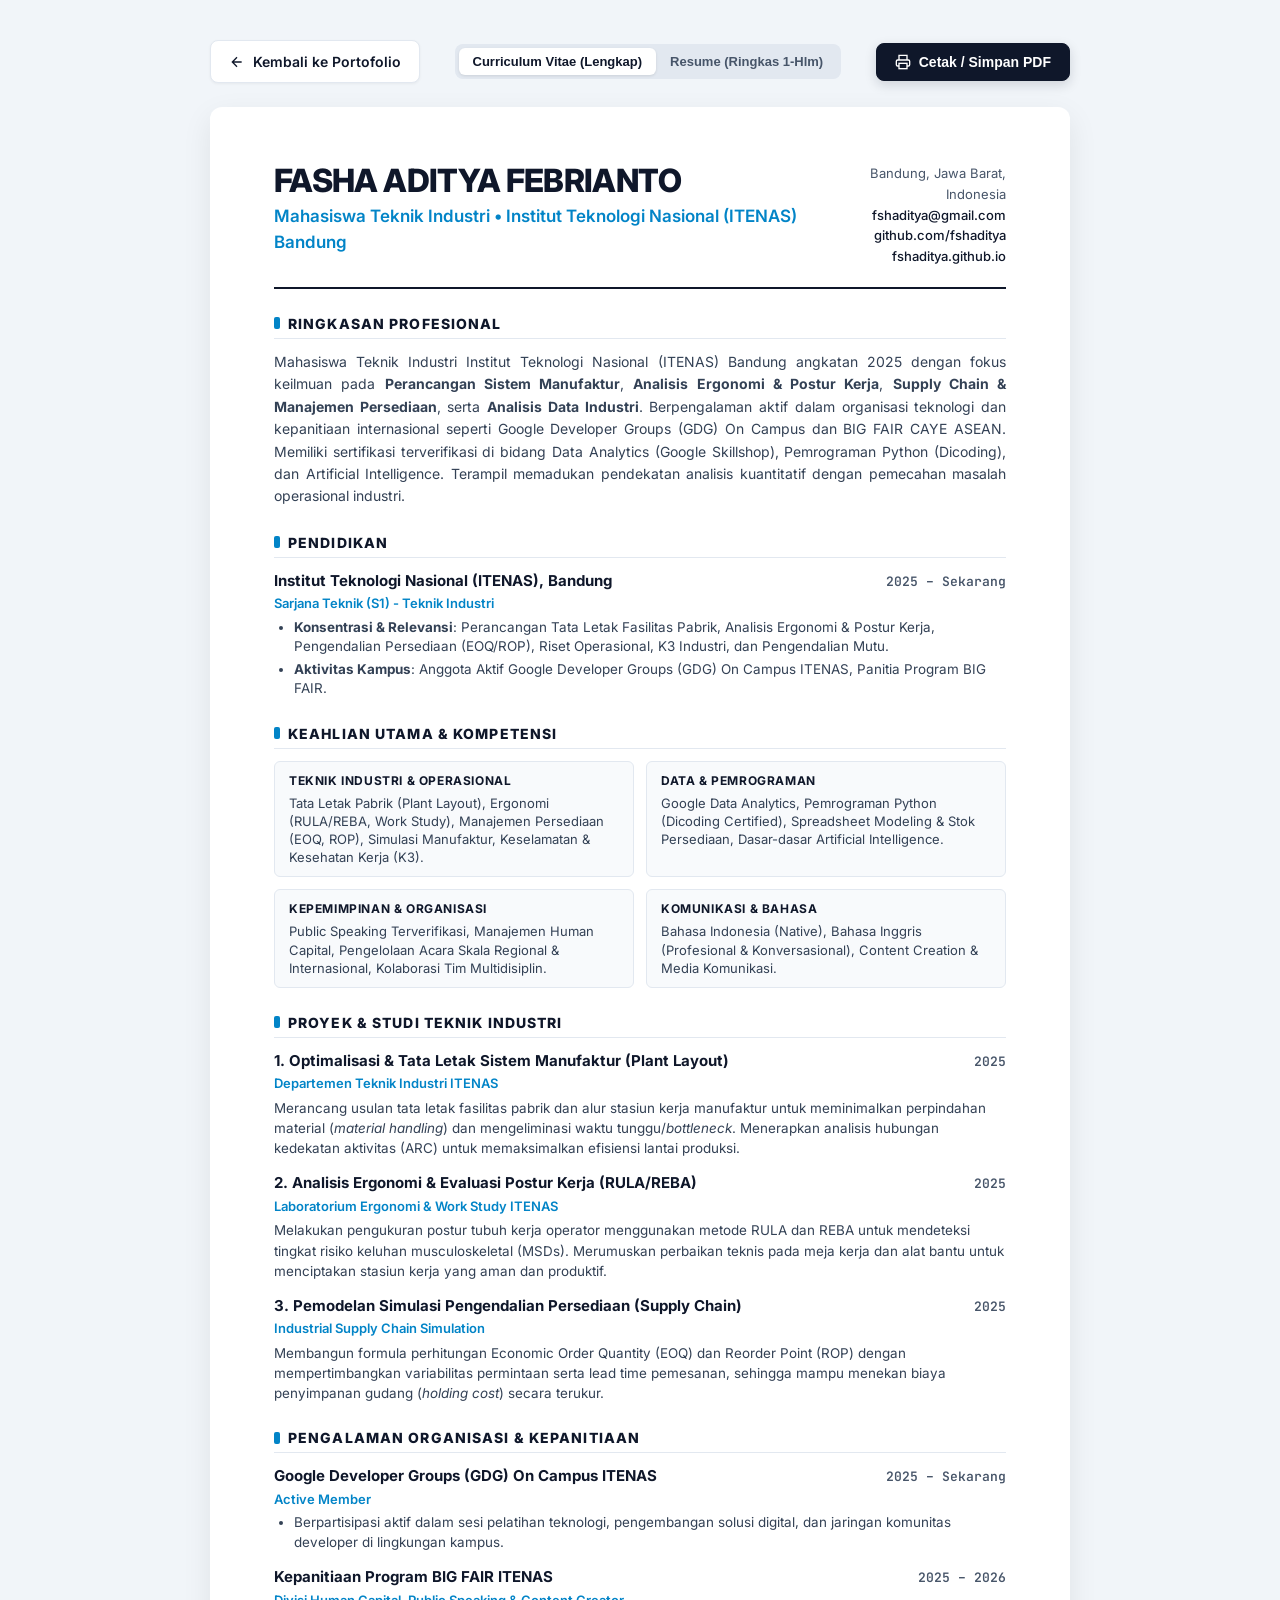
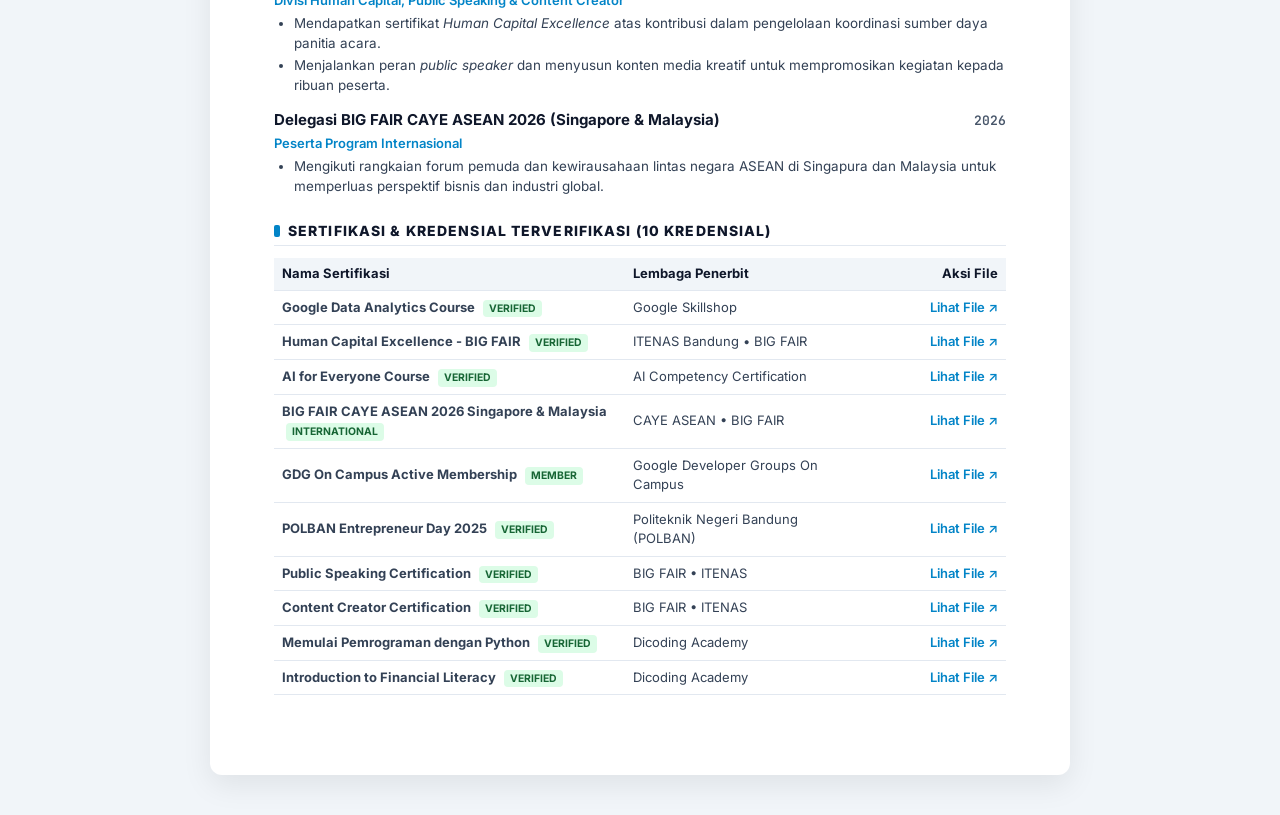
==== cv.html @ 420d70a0 "feat: tambahkan dokumen resmi CV, Resume, dan halaman printable cv.html" ====
<!DOCTYPE html>
<html lang="id">
<head>
  <meta charset="UTF-8" />
  <meta name="viewport" content="width=device-width, initial-scale=1.0" />
  <title>Curriculum Vitae & Resume - Fasha Aditya Febrianto</title>
  <meta name="description" content="Dokumen Resmi Curriculum Vitae dan Resume Fasha Aditya Febrianto - Teknik Industri ITENAS Bandung." />
  
  <link rel="preconnect" href="https://fonts.googleapis.com">
  <link rel="preconnect" href="https://fonts.gstatic.com" crossorigin>
  <link href="https://fonts.googleapis.com/css2?family=Inter:wght@400;500;600;700;800&family=JetBrains+Mono:wght@400;600&display=swap" rel="stylesheet">

  <style>
    :root {
      --primary: #0f172a;
      --secondary: #334155;
      --accent: #0284c7;
      --accent-warm: #b45309;
      --text-dark: #0f172a;
      --text-muted: #475569;
      --bg-page: #f1f5f9;
      --bg-paper: #ffffff;
      --border-color: #e2e8f0;
      --font-sans: 'Inter', system-ui, -apple-system, sans-serif;
      --font-mono: 'JetBrains Mono', monospace;
    }

    * {
      box-sizing: border-box;
      margin: 0;
      padding: 0;
    }

    body {
      font-family: var(--font-sans);
      background-color: var(--bg-page);
      color: var(--text-dark);
      line-height: 1.5;
      padding: 40px 16px;
      -webkit-font-smoothing: antialiased;
    }

    /* Floating Navigation / Control Bar */
    .top-controls {
      max-width: 860px;
      margin: 0 auto 24px;
      display: flex;
      justify-content: space-between;
      align-items: center;
      flex-wrap: wrap;
      gap: 12px;
    }

    .btn {
      display: inline-flex;
      align-items: center;
      gap: 8px;
      padding: 10px 18px;
      font-size: 0.875rem;
      font-weight: 600;
      border-radius: 8px;
      cursor: pointer;
      text-decoration: none;
      transition: all 0.2s ease;
      border: 1px solid var(--border-color);
      background: var(--bg-paper);
      color: var(--primary);
      box-shadow: 0 1px 3px rgba(0,0,0,0.05);
    }

    .btn:hover {
      background: #f8fafc;
      border-color: #cbd5e1;
      transform: translateY(-1px);
    }

    .btn-primary {
      background: var(--primary);
      color: #ffffff;
      border-color: var(--primary);
      box-shadow: 0 4px 12px rgba(15, 23, 42, 0.15);
    }

    .btn-primary:hover {
      background: #1e293b;
      color: #ffffff;
    }

    .doc-toggle {
      display: flex;
      background: #e2e8f0;
      padding: 4px;
      border-radius: 8px;
    }

    .doc-toggle button {
      border: none;
      background: transparent;
      padding: 6px 14px;
      font-size: 0.8125rem;
      font-weight: 600;
      border-radius: 6px;
      cursor: pointer;
      color: var(--text-muted);
      transition: all 0.2s;
    }

    .doc-toggle button.active {
      background: var(--bg-paper);
      color: var(--primary);
      box-shadow: 0 1px 3px rgba(0,0,0,0.1);
    }

    /* Paper Container (A4 Proportions) */
    .paper-sheet {
      max-width: 860px;
      margin: 0 auto;
      background: var(--bg-paper);
      padding: 56px 64px;
      border-radius: 12px;
      box-shadow: 0 10px 30px rgba(0, 0, 0, 0.08);
      position: relative;
    }

    /* Header Profile */
    .header {
      border-bottom: 2px solid var(--primary);
      padding-bottom: 20px;
      margin-bottom: 24px;
      display: flex;
      justify-content: space-between;
      align-items: flex-start;
      gap: 20px;
    }

    .name-title h1 {
      font-size: 2rem;
      font-weight: 800;
      letter-spacing: -0.02em;
      color: var(--primary);
      text-transform: uppercase;
      line-height: 1.1;
    }

    .name-title .subtitle {
      font-size: 1.0625rem;
      font-weight: 600;
      color: var(--accent);
      margin-top: 6px;
    }

    .contact-info {
      text-align: right;
      font-size: 0.8125rem;
      color: var(--text-muted);
      line-height: 1.6;
    }

    .contact-info a {
      color: var(--primary);
      text-decoration: none;
      font-weight: 500;
    }

    .contact-info a:hover {
      text-decoration: underline;
    }

    /* Sections */
    .section {
      margin-bottom: 24px;
    }

    .section-heading {
      font-size: 0.875rem;
      font-weight: 800;
      letter-spacing: 0.08em;
      text-transform: uppercase;
      color: var(--primary);
      border-bottom: 1.5px solid var(--border-color);
      padding-bottom: 4px;
      margin-bottom: 12px;
      display: flex;
      align-items: center;
      gap: 8px;
    }

    .section-heading::before {
      content: '';
      display: inline-block;
      width: 6px;
      height: 12px;
      background: var(--accent);
      border-radius: 2px;
    }

    /* Content Typography */
    .summary-text {
      font-size: 0.875rem;
      color: var(--secondary);
      line-height: 1.6;
      text-align: justify;
    }

    /* Entry Item */
    .entry-item {
      margin-bottom: 14px;
    }

    .entry-item:last-child {
      margin-bottom: 0;
    }

    .entry-header {
      display: flex;
      justify-content: space-between;
      align-items: baseline;
      margin-bottom: 2px;
    }

    .entry-title {
      font-size: 0.9375rem;
      font-weight: 700;
      color: var(--primary);
    }

    .entry-date {
      font-size: 0.8125rem;
      font-family: var(--font-mono);
      color: var(--text-muted);
      font-weight: 600;
    }

    .entry-subtitle {
      font-size: 0.8125rem;
      font-weight: 600;
      color: var(--accent);
      margin-bottom: 4px;
    }

    .entry-desc {
      font-size: 0.84rem;
      color: var(--secondary);
      line-height: 1.5;
    }

    .entry-list {
      list-style-type: disc;
      padding-left: 20px;
      margin-top: 4px;
    }

    .entry-list li {
      font-size: 0.84rem;
      color: var(--secondary);
      margin-bottom: 3px;
      line-height: 1.45;
    }

    /* Two Columns Grid for Skills */
    .skills-grid {
      display: grid;
      grid-template-columns: repeat(2, 1fr);
      gap: 12px;
    }

    .skill-category {
      background: #f8fafc;
      padding: 10px 14px;
      border-radius: 6px;
      border: 1px solid var(--border-color);
    }

    .skill-cat-title {
      font-size: 0.75rem;
      font-weight: 700;
      text-transform: uppercase;
      letter-spacing: 0.05em;
      color: var(--primary);
      margin-bottom: 4px;
    }

    .skill-cat-content {
      font-size: 0.8125rem;
      color: var(--secondary);
      line-height: 1.4;
    }

    /* Certifications Grid */
    .certs-table {
      width: 100%;
      border-collapse: collapse;
      font-size: 0.8125rem;
    }

    .certs-table th {
      text-align: left;
      padding: 6px 8px;
      background: #f1f5f9;
      color: var(--primary);
      font-weight: 700;
      border-bottom: 1.5px solid var(--border-color);
    }

    .certs-table td {
      padding: 7px 8px;
      border-bottom: 1px solid var(--border-color);
      color: var(--secondary);
    }

    .certs-table tr:hover td {
      background: #f8fafc;
    }

    .cert-link-btn {
      color: var(--accent);
      text-decoration: none;
      font-weight: 600;
    }

    .cert-link-btn:hover {
      text-decoration: underline;
    }

    .badge-tag {
      display: inline-block;
      font-size: 0.65rem;
      font-weight: 700;
      background: #dcfce7;
      color: #166534;
      padding: 1px 6px;
      border-radius: 4px;
      margin-left: 4px;
    }

    /* PRINT SPECIFIC STYLES FOR CLEAN PDF GENERATION */
    @media print {
      body {
        background: #ffffff !important;
        padding: 0 !important;
      }

      .no-print {
        display: none !important;
      }

      .paper-sheet {
        box-shadow: none !important;
        padding: 0 !important;
        max-width: 100% !important;
        border-radius: 0 !important;
      }

      a {
        text-decoration: none !important;
        color: inherit !important;
      }

      .section {
        page-break-inside: avoid;
        margin-bottom: 18px !important;
      }

      .skill-category {
        border-color: #cbd5e1 !important;
        background: #fafafa !important;
      }
    }

    @media (max-width: 680px) {
      .paper-sheet {
        padding: 32px 24px;
      }

      .header {
        flex-direction: column;
        align-items: flex-start;
      }

      .contact-info {
        text-align: left;
      }

      .skills-grid {
        grid-template-columns: 1fr;
      }
    }
  </style>
</head>
<body>

  <!-- Top Controls & Actions (Not Printed) -->
  <div class="top-controls no-print">
    <a href="index.html" class="btn">
      <svg width="16" height="16" viewBox="0 0 24 24" fill="none" stroke="currentColor" stroke-width="2"><path d="M19 12H5M12 19l-7-7 7-7"/></svg>
      Kembali ke Portofolio
    </a>

    <div class="doc-toggle">
      <button id="btnCv" class="active" onclick="switchMode('cv')">Curriculum Vitae (Lengkap)</button>
      <button id="btnResume" onclick="switchMode('resume')">Resume (Ringkas 1-Hlm)</button>
    </div>

    <button onclick="window.print()" class="btn btn-primary">
      <svg width="16" height="16" viewBox="0 0 24 24" fill="none" stroke="currentColor" stroke-width="2"><polyline points="6 9 6 2 18 2 18 9"></polyline><path d="M6 18H4a2 2 0 0 1-2-2v-5a2 2 0 0 1 2-2h16a2 2 0 0 1 2 2v5a2 2 0 0 1-2 2h-2"></path><rect x="6" y="14" width="12" height="8"></rect></svg>
      Cetak / Simpan PDF
    </button>
  </div>

  <!-- A4 Printable Paper -->
  <main class="paper-sheet" id="printableDoc">
    
    <!-- Header -->
    <header class="header">
      <div class="name-title">
        <h1 id="docHeadingName">FASHA ADITYA FEBRIANTO</h1>
        <div class="subtitle">Mahasiswa Teknik Industri • Institut Teknologi Nasional (ITENAS) Bandung</div>
      </div>
      <div class="contact-info">
        <div>Bandung, Jawa Barat, Indonesia</div>
        <div><a href="mailto:fshaditya@gmail.com">fshaditya@gmail.com</a></div>
        <div><a href="https://github.com/fshaditya/fashaaditya" target="_blank">github.com/fshaditya</a></div>
        <div><a href="https://fshaditya.github.io/fashaaditya/" target="_blank">fshaditya.github.io</a></div>
      </div>
    </header>

    <!-- Professional Summary -->
    <section class="section">
      <h2 class="section-heading">Ringkasan Profesional</h2>
      <p class="summary-text" id="docSummary">
        Mahasiswa Teknik Industri Institut Teknologi Nasional (ITENAS) Bandung angkatan 2025 dengan fokus keilmuan pada <strong>Perancangan Sistem Manufaktur</strong>, <strong>Analisis Ergonomi & Postur Kerja</strong>, <strong>Supply Chain & Manajemen Persediaan</strong>, serta <strong>Analisis Data Industri</strong>. Berpengalaman aktif dalam organisasi teknologi dan kepanitiaan internasional seperti Google Developer Groups (GDG) On Campus dan BIG FAIR CAYE ASEAN. Memiliki sertifikasi terverifikasi di bidang Data Analytics (Google Skillshop), Pemrograman Python (Dicoding), dan Artificial Intelligence. Terampil memadukan pendekatan analisis kuantitatif dengan pemecahan masalah operasional industri.
      </p>
    </section>

    <!-- Education -->
    <section class="section">
      <h2 class="section-heading">Pendidikan</h2>
      <div class="entry-item">
        <div class="entry-header">
          <span class="entry-title">Institut Teknologi Nasional (ITENAS), Bandung</span>
          <span class="entry-date">2025 – Sekarang</span>
        </div>
        <div class="entry-subtitle">Sarjana Teknik (S1) - Teknik Industri</div>
        <ul class="entry-list">
          <li><strong>Konsentrasi & Relevansi</strong>: Perancangan Tata Letak Fasilitas Pabrik, Analisis Ergonomi & Postur Kerja, Pengendalian Persediaan (EOQ/ROP), Riset Operasional, K3 Industri, dan Pengendalian Mutu.</li>
          <li><strong>Aktivitas Kampus</strong>: Anggota Aktif Google Developer Groups (GDG) On Campus ITENAS, Panitia Program BIG FAIR.</li>
        </ul>
      </div>
    </section>

    <!-- Core Skills -->
    <section class="section">
      <h2 class="section-heading">Keahlian Utama & Kompetensi</h2>
      <div class="skills-grid">
        <div class="skill-category">
          <div class="skill-cat-title">Teknik Industri & Operasional</div>
          <div class="skill-cat-content">Tata Letak Pabrik (Plant Layout), Ergonomi (RULA/REBA, Work Study), Manajemen Persediaan (EOQ, ROP), Simulasi Manufaktur, Keselamatan & Kesehatan Kerja (K3).</div>
        </div>
        <div class="skill-category">
          <div class="skill-cat-title">Data & Pemrograman</div>
          <div class="skill-cat-content">Google Data Analytics, Pemrograman Python (Dicoding Certified), Spreadsheet Modeling & Stok Persediaan, Dasar-dasar Artificial Intelligence.</div>
        </div>
        <div class="skill-category">
          <div class="skill-cat-title">Kepemimpinan & Organisasi</div>
          <div class="skill-cat-content">Public Speaking Terverifikasi, Manajemen Human Capital, Pengelolaan Acara Skala Regional & Internasional, Kolaborasi Tim Multidisiplin.</div>
        </div>
        <div class="skill-category">
          <div class="skill-cat-title">Komunikasi & Bahasa</div>
          <div class="skill-cat-content">Bahasa Indonesia (Native), Bahasa Inggris (Profesional & Konversasional), Content Creation & Media Komunikasi.</div>
        </div>
      </div>
    </section>

    <!-- Key Projects -->
    <section class="section">
      <h2 class="section-heading">Proyek & Studi Teknik Industri</h2>
      
      <div class="entry-item">
        <div class="entry-header">
          <span class="entry-title">1. Optimalisasi & Tata Letak Sistem Manufaktur (Plant Layout)</span>
          <span class="entry-date">2025</span>
        </div>
        <div class="entry-subtitle">Departemen Teknik Industri ITENAS</div>
        <p class="entry-desc">
          Merancang usulan tata letak fasilitas pabrik dan alur stasiun kerja manufaktur untuk meminimalkan perpindahan material (<em>material handling</em>) dan mengeliminasi waktu tunggu/<em>bottleneck</em>. Menerapkan analisis hubungan kedekatan aktivitas (ARC) untuk memaksimalkan efisiensi lantai produksi.
        </p>
      </div>

      <div class="entry-item">
        <div class="entry-header">
          <span class="entry-title">2. Analisis Ergonomi & Evaluasi Postur Kerja (RULA/REBA)</span>
          <span class="entry-date">2025</span>
        </div>
        <div class="entry-subtitle">Laboratorium Ergonomi & Work Study ITENAS</div>
        <p class="entry-desc">
          Melakukan pengukuran postur tubuh kerja operator menggunakan metode RULA dan REBA untuk mendeteksi tingkat risiko keluhan musculoskeletal (MSDs). Merumuskan perbaikan teknis pada meja kerja dan alat bantu untuk menciptakan stasiun kerja yang aman dan produktif.
        </p>
      </div>

      <div class="entry-item">
        <div class="entry-header">
          <span class="entry-title">3. Pemodelan Simulasi Pengendalian Persediaan (Supply Chain)</span>
          <span class="entry-date">2025</span>
        </div>
        <div class="entry-subtitle">Industrial Supply Chain Simulation</div>
        <p class="entry-desc">
          Membangun formula perhitungan Economic Order Quantity (EOQ) dan Reorder Point (ROP) dengan mempertimbangkan variabilitas permintaan serta lead time pemesanan, sehingga mampu menekan biaya penyimpanan gudang (<em>holding cost</em>) secara terukur.
        </p>
      </div>
    </section>

    <!-- Organizational Experience -->
    <section class="section">
      <h2 class="section-heading">Pengalaman Organisasi & Kepanitiaan</h2>
      
      <div class="entry-item">
        <div class="entry-header">
          <span class="entry-title">Google Developer Groups (GDG) On Campus ITENAS</span>
          <span class="entry-date">2025 – Sekarang</span>
        </div>
        <div class="entry-subtitle">Active Member</div>
        <ul class="entry-list">
          <li>Berpartisipasi aktif dalam sesi pelatihan teknologi, pengembangan solusi digital, dan jaringan komunitas developer di lingkungan kampus.</li>
        </ul>
      </div>

      <div class="entry-item">
        <div class="entry-header">
          <span class="entry-title">Kepanitiaan Program BIG FAIR ITENAS</span>
          <span class="entry-date">2025 – 2026</span>
        </div>
        <div class="entry-subtitle">Divisi Human Capital, Public Speaking & Content Creator</div>
        <ul class="entry-list">
          <li>Mendapatkan sertifikat <em>Human Capital Excellence</em> atas kontribusi dalam pengelolaan koordinasi sumber daya panitia acara.</li>
          <li>Menjalankan peran <em>public speaker</em> dan menyusun konten media kreatif untuk mempromosikan kegiatan kepada ribuan peserta.</li>
        </ul>
      </div>

      <div class="entry-item" id="cayeOrgItem">
        <div class="entry-header">
          <span class="entry-title">Delegasi BIG FAIR CAYE ASEAN 2026 (Singapore & Malaysia)</span>
          <span class="entry-date">2026</span>
        </div>
        <div class="entry-subtitle">Peserta Program Internasional</div>
        <ul class="entry-list">
          <li>Mengikuti rangkaian forum pemuda dan kewirausahaan lintas negara ASEAN di Singapura dan Malaysia untuk memperluas perspektif bisnis dan industri global.</li>
        </ul>
      </div>
    </section>

    <!-- Verified Certifications (Table) -->
    <section class="section" id="certSection">
      <h2 class="section-heading">Sertifikasi & Kredensial Terverifikasi (10 Kredensial)</h2>
      
      <table class="certs-table">
        <thead>
          <tr>
            <th style="width: 48%;">Nama Sertifikasi</th>
            <th style="width: 32%;">Lembaga Penerbit</th>
            <th style="width: 20%; text-align: right;">Aksi File</th>
          </tr>
        </thead>
        <tbody>
          <tr>
            <td><strong>Google Data Analytics Course</strong> <span class="badge-tag">VERIFIED</span></td>
            <td>Google Skillshop</td>
            <td style="text-align: right;"><a class="cert-link-btn" href="https://drive.google.com/file/d/1hQkM6yd78QQE0KeuipHmFMIUmXJR2X3k/view?usp=drive_link" target="_blank">Lihat File ↗</a></td>
          </tr>
          <tr>
            <td><strong>Human Capital Excellence - BIG FAIR</strong> <span class="badge-tag">VERIFIED</span></td>
            <td>ITENAS Bandung • BIG FAIR</td>
            <td style="text-align: right;"><a class="cert-link-btn" href="https://drive.google.com/file/d/1AwF6GE4XygJX2gHLUqdujcu7x0l6jWMY/view?usp=drive_link" target="_blank">Lihat File ↗</a></td>
          </tr>
          <tr>
            <td><strong>AI for Everyone Course</strong> <span class="badge-tag">VERIFIED</span></td>
            <td>AI Competency Certification</td>
            <td style="text-align: right;"><a class="cert-link-btn" href="https://drive.google.com/file/d/1s2Tji65xz3at8DX0PGcjhQk3aYx36Mc8/view?usp=drive_link" target="_blank">Lihat File ↗</a></td>
          </tr>
          <tr>
            <td><strong>BIG FAIR CAYE ASEAN 2026 Singapore & Malaysia</strong> <span class="badge-tag">INTERNATIONAL</span></td>
            <td>CAYE ASEAN • BIG FAIR</td>
            <td style="text-align: right;"><a class="cert-link-btn" href="https://drive.google.com/file/d/1sfZnvro_J5rs-0GWlVSwCT5T4LZNnzXe/view?usp=drive_link" target="_blank">Lihat File ↗</a></td>
          </tr>
          <tr>
            <td><strong>GDG On Campus Active Membership</strong> <span class="badge-tag">MEMBER</span></td>
            <td>Google Developer Groups On Campus</td>
            <td style="text-align: right;"><a class="cert-link-btn" href="https://drive.google.com/file/d/1VuibRHMvgbay4p79zuobTNQtntBlTZsj/view?usp=drive_link" target="_blank">Lihat File ↗</a></td>
          </tr>
          <tr>
            <td><strong>POLBAN Entrepreneur Day 2025</strong> <span class="badge-tag">VERIFIED</span></td>
            <td>Politeknik Negeri Bandung (POLBAN)</td>
            <td style="text-align: right;"><a class="cert-link-btn" href="https://drive.google.com/file/d/1uwv7QlUxdbpQmKJaEPy2AFpfuhZ5uFAg/view?usp=drive_link" target="_blank">Lihat File ↗</a></td>
          </tr>
          <tr>
            <td><strong>Public Speaking Certification</strong> <span class="badge-tag">VERIFIED</span></td>
            <td>BIG FAIR • ITENAS</td>
            <td style="text-align: right;"><a class="cert-link-btn" href="https://drive.google.com/file/d/1_fgOT5GQrYrwQToHMEYpVJ7Act9jIZHg/view?usp=drive_link" target="_blank">Lihat File ↗</a></td>
          </tr>
          <tr>
            <td><strong>Content Creator Certification</strong> <span class="badge-tag">VERIFIED</span></td>
            <td>BIG FAIR • ITENAS</td>
            <td style="text-align: right;"><a class="cert-link-btn" href="https://drive.google.com/file/d/1F8uiuYwzgSvdBD-YmHnsC8Jrgkd05D9z/view?usp=drive_link" target="_blank">Lihat File ↗</a></td>
          </tr>
          <tr>
            <td><strong>Memulai Pemrograman dengan Python</strong> <span class="badge-tag">VERIFIED</span></td>
            <td>Dicoding Academy</td>
            <td style="text-align: right;"><a class="cert-link-btn" href="https://drive.google.com/file/d/1ii_CBkfaI_j6_Nj5TuOEjvV1DkopGvrE/view?usp=drive_link" target="_blank">Lihat File ↗</a></td>
          </tr>
          <tr>
            <td><strong>Introduction to Financial Literacy</strong> <span class="badge-tag">VERIFIED</span></td>
            <td>Dicoding Academy</td>
            <td style="text-align: right;"><a class="cert-link-btn" href="https://drive.google.com/file/d/1z7JdU5oowoytfx7_3F5VvTEYV0njy71h/view?usp=drive_link" target="_blank">Lihat File ↗</a></td>
          </tr>
        </tbody>
      </table>
    </section>

  </main>

  <script>
    function switchMode(mode) {
      const btnCv = document.getElementById('btnCv');
      const btnResume = document.getElementById('btnResume');
      const certSection = document.getElementById('certSection');
      const docSummary = document.getElementById('docSummary');
      const cayeOrgItem = document.getElementById('cayeOrgItem');

      if (mode === 'resume') {
        btnResume.classList.add('active');
        btnCv.classList.remove('active');
        document.title = "Resume - Fasha Aditya Febrianto";

        // Compact summary for Resume
        docSummary.innerHTML = "Mahasiswa Teknik Industri ITENAS Bandung angkatan 2025 dengan fokus pada optimalisasi sistem manufaktur, analisis ergonomi (RULA/REBA), supply chain (EOQ/ROP), dan analisis data industri. Memiliki sertifikasi Google Data Analytics, Python, serta aktif di Google Developer Groups (GDG) On Campus dan forum internasional CAYE ASEAN.";
      } else {
        btnCv.classList.add('active');
        btnResume.classList.remove('active');
        document.title = "Curriculum Vitae - Fasha Aditya Febrianto";

        // Comprehensive summary for CV
        docSummary.innerHTML = "Mahasiswa Teknik Industri Institut Teknologi Nasional (ITENAS) Bandung angkatan 2025 dengan fokus keilmuan pada <strong>Perancangan Sistem Manufaktur</strong>, <strong>Analisis Ergonomi & Postur Kerja</strong>, <strong>Supply Chain & Manajemen Persediaan</strong>, serta <strong>Analisis Data Industri</strong>. Berpengalaman aktif dalam organisasi teknologi dan kepanitiaan internasional seperti Google Developer Groups (GDG) On Campus dan BIG FAIR CAYE ASEAN. Memiliki sertifikasi terverifikasi di bidang Data Analytics (Google Skillshop), Pemrograman Python (Dicoding), dan Artificial Intelligence. Terampil memadukan pendekatan analisis kuantitatif dengan pemecahan masalah operasional industri.";
      }
    }
  </script>
</body>
</html>
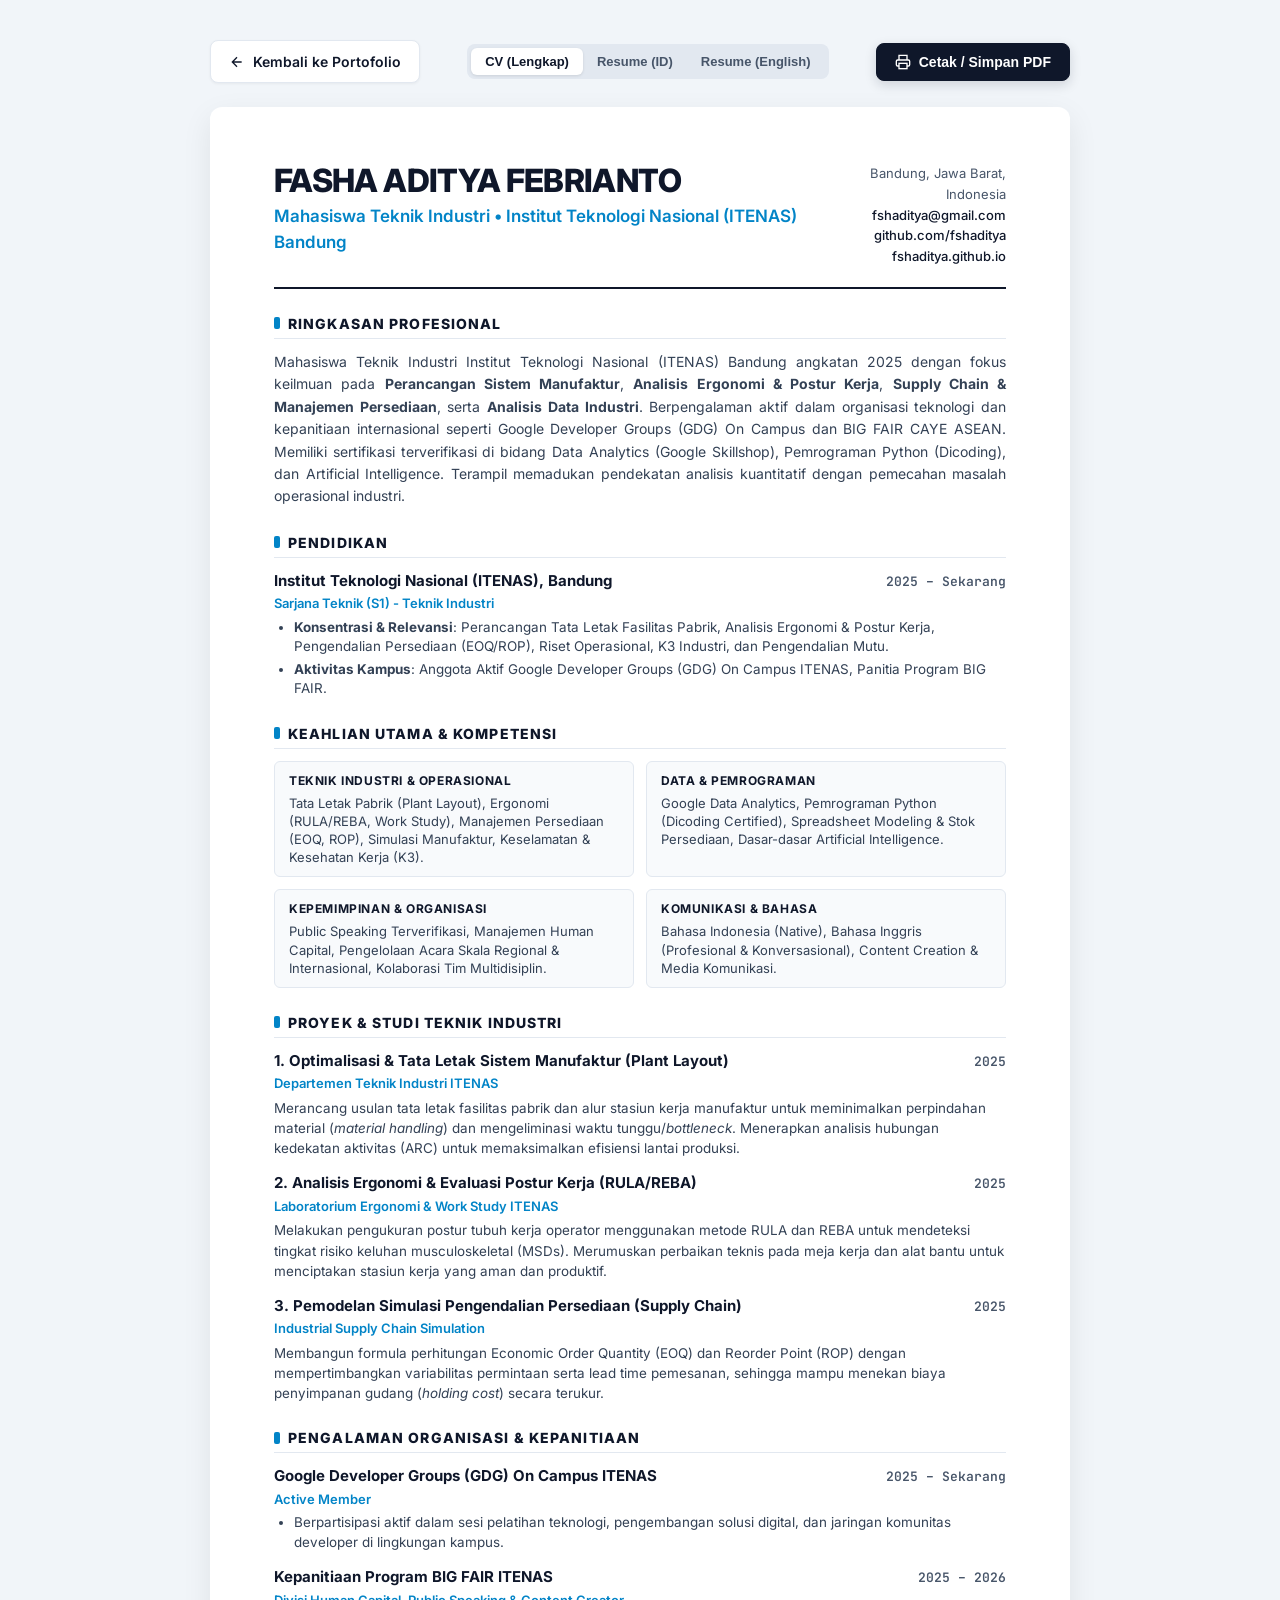
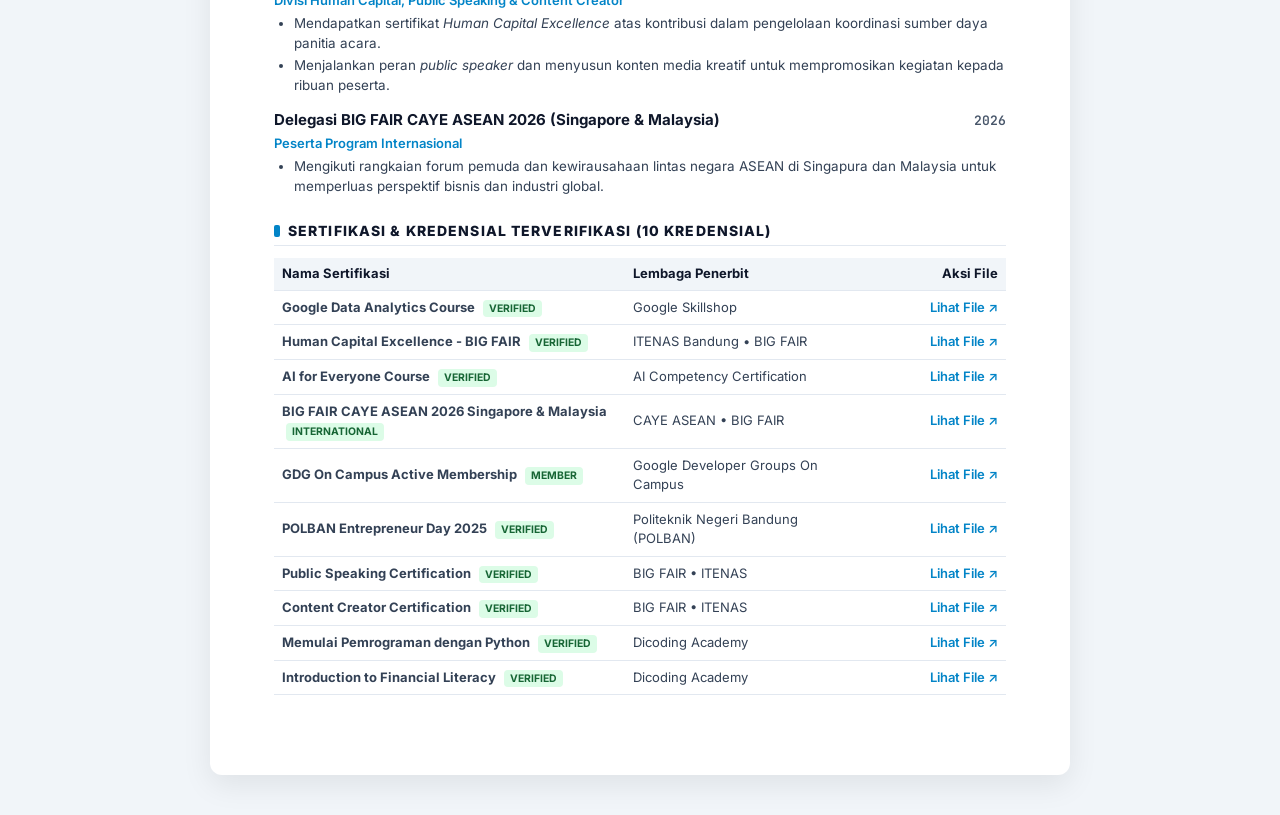
==== commit c8608adf: "feat: tambahkan resume dalam bahasa inggris (Resume_Fasha_Aditya_Febrianto_EN.md dan view di cv.html" ====
--- a/cv.html
+++ b/cv.html
@@ -397,8 +397,9 @@
     </a>
 
     <div class="doc-toggle">
-      <button id="btnCv" class="active" onclick="switchMode('cv')">Curriculum Vitae (Lengkap)</button>
-      <button id="btnResume" onclick="switchMode('resume')">Resume (Ringkas 1-Hlm)</button>
+      <button id="btnCv" class="active" onclick="switchMode('cv')">CV (Lengkap)</button>
+      <button id="btnResume" onclick="switchMode('resume')">Resume (ID)</button>
+      <button id="btnResumeEn" onclick="switchMode('resume-en')">Resume (English)</button>
     </div>
 
     <button onclick="window.print()" class="btn btn-primary">
@@ -409,6 +410,7 @@
 
   <!-- A4 Printable Paper -->
   <main class="paper-sheet" id="printableDoc">
+    <div id="viewId">
     
     <!-- Header -->
     <header class="header">
@@ -614,6 +616,194 @@
         </tbody>
       </table>
     </section>
+    </div> <!-- end of viewId -->
+
+    <!-- VIEW ENGLISH (RESUME EN) -->
+    <div id="viewEn" style="display: none;">
+      <!-- Header EN -->
+      <header class="header">
+        <div class="name-title">
+          <h1>FASHA ADITYA FEBRIANTO</h1>
+          <div class="subtitle">Industrial Engineering Undergraduate • National Institute of Technology (ITENAS) Bandung</div>
+        </div>
+        <div class="contact-info">
+          <div>Bandung, Indonesia</div>
+          <div><a href="mailto:fshaditya@gmail.com">fshaditya@gmail.com</a></div>
+          <div><a href="https://github.com/fshaditya/fashaaditya" target="_blank">github.com/fshaditya</a></div>
+          <div><a href="https://fshaditya.github.io/fashaaditya/" target="_blank">fshaditya.github.io</a></div>
+        </div>
+      </header>
+
+      <!-- Professional Summary EN -->
+      <section class="section">
+        <h2 class="section-heading">Professional Summary</h2>
+        <p class="summary-text">
+          Industrial Engineering undergraduate at Institut Teknologi Nasional (ITENAS) Bandung (Class of 2025) with specialized interests in <strong>Manufacturing Systems Optimization</strong>, <strong>Ergonomic Workstation Assessment</strong>, <strong>Supply Chain &amp; Inventory Management</strong>, and <strong>Industrial Data Analytics</strong>. Certified in Google Data Analytics, Python programming, and Artificial Intelligence fundamentals. Actively engaged in Google Developer Groups (GDG) On Campus and regional international initiatives including CAYE ASEAN. Demonstrates a strong ability to combine quantitative analytical models with practical industrial solutions.
+        </p>
+      </section>
+
+      <!-- Education EN -->
+      <section class="section">
+        <h2 class="section-heading">Education</h2>
+        <div class="entry-item">
+          <div class="entry-header">
+            <span class="entry-title">Institut Teknologi Nasional (ITENAS), Bandung, Indonesia</span>
+            <span class="entry-date">2025 – Present</span>
+          </div>
+          <div class="entry-subtitle">Bachelor of Science (B.S.) in Industrial Engineering</div>
+          <ul class="entry-list">
+            <li><strong>Relevant Coursework</strong>: Facility Layout &amp; Plant Design, Ergonomics &amp; Biomechanical Posture Assessment (RULA/REBA), Operations Research, Inventory Control &amp; Supply Chain Management, Statistical Quality Control.</li>
+            <li><strong>Campus Involvements</strong>: Active Member at Google Developer Groups (GDG) On Campus ITENAS, Committee Member at BIG FAIR ITENAS.</li>
+          </ul>
+        </div>
+      </section>
+
+      <!-- Technical & Professional Skills EN -->
+      <section class="section">
+        <h2 class="section-heading">Technical &amp; Professional Skills</h2>
+        <div class="skills-grid">
+          <div class="skill-category">
+            <div class="skill-cat-title">Industrial Engineering</div>
+            <div class="skill-cat-content">Plant Layout Optimization (ARC), Ergonomic Risk Assessment (RULA/REBA), Motion &amp; Time Study, Inventory Modeling (EOQ, ROP, Safety Stock), Occupational Health &amp; Safety (K3), Quality Management.</div>
+          </div>
+          <div class="skill-category">
+            <div class="skill-cat-title">Data Analytics &amp; Tools</div>
+            <div class="skill-cat-content">Google Data Analytics, Python Programming (Dicoding Certified), Advanced Spreadsheet Modeling, AI Fundamentals.</div>
+          </div>
+          <div class="skill-category">
+            <div class="skill-cat-title">Interpersonal &amp; Management</div>
+            <div class="skill-cat-content">Public Speaking, Cross-functional Team Collaboration, Human Capital Coordination, Event Execution.</div>
+          </div>
+          <div class="skill-category">
+            <div class="skill-cat-title">Languages</div>
+            <div class="skill-cat-content">Indonesian (Native), English (Professional Working Proficiency).</div>
+          </div>
+        </div>
+      </section>
+
+      <!-- Selected Projects EN -->
+      <section class="section">
+        <h2 class="section-heading">Selected Engineering Projects</h2>
+        
+        <div class="entry-item">
+          <div class="entry-header">
+            <span class="entry-title">Manufacturing Facility &amp; Plant Layout Optimization</span>
+            <span class="entry-date">2025</span>
+          </div>
+          <div class="entry-subtitle">ITENAS Bandung</div>
+          <p class="entry-desc">
+            Designed an optimized production line layout utilizing Activity Relationship Charts (ARC) to minimize material handling distances and eliminate operational bottlenecks, enhancing floor space utilization and throughput rate.
+          </p>
+        </div>
+
+        <div class="entry-item">
+          <div class="entry-header">
+            <span class="entry-title">Ergonomic Posture Assessment &amp; Workstation Redesign</span>
+            <span class="entry-date">2025</span>
+          </div>
+          <div class="entry-subtitle">Ergonomics &amp; Work Study Laboratory ITENAS</div>
+          <p class="entry-desc">
+            Evaluated industrial operator postures using RULA and REBA methodologies to identify musculoskeletal disorder (MSD) risk factors. Formulated ergonomic workstation interventions to ensure operator safety and sustain long-term productivity.
+          </p>
+        </div>
+
+        <div class="entry-item">
+          <div class="entry-header">
+            <span class="entry-title">Supply Chain Inventory Simulation &amp; Modeling</span>
+            <span class="entry-date">2025</span>
+          </div>
+          <div class="entry-subtitle">Industrial Supply Chain Simulation</div>
+          <p class="entry-desc">
+            Developed mathematical inventory control models utilizing Economic Order Quantity (EOQ) and Reorder Point (ROP) equations to balance procurement and holding costs under demand volatility.
+          </p>
+        </div>
+      </section>
+
+      <!-- Leadership & Organizational Experience EN -->
+      <section class="section">
+        <h2 class="section-heading">Leadership &amp; Organizational Experience</h2>
+        
+        <div class="entry-item">
+          <div class="entry-header">
+            <span class="entry-title">Google Developer Groups (GDG) On Campus ITENAS</span>
+            <span class="entry-date">2025 – Present</span>
+          </div>
+          <div class="entry-subtitle">Active Member</div>
+          <ul class="entry-list">
+            <li>Collaborated in technology exploration workshops, Google ecosystem enablement sessions, and student digital innovation initiatives.</li>
+          </ul>
+        </div>
+
+        <div class="entry-item">
+          <div class="entry-header">
+            <span class="entry-title">ITENAS BIG FAIR Committee</span>
+            <span class="entry-date">2025 – 2026</span>
+          </div>
+          <div class="entry-subtitle">Human Capital &amp; Content Creator</div>
+          <ul class="entry-list">
+            <li>Honored with <em>Human Capital Excellence</em> for coordinating multi-divisional volunteer teams and managing event operations.</li>
+            <li>Led public speaking presentations and developed multimedia content reaching a regional university audience.</li>
+          </ul>
+        </div>
+
+        <div class="entry-item">
+          <div class="entry-header">
+            <span class="entry-title">CAYE ASEAN Delegation (Singapore &amp; Malaysia)</span>
+            <span class="entry-date">2026</span>
+          </div>
+          <div class="entry-subtitle">International Delegate</div>
+          <ul class="entry-list">
+            <li>Participated in regional youth enterprise forums in Singapore and Malaysia, broadening international industrial and business perspectives.</li>
+          </ul>
+        </div>
+      </section>
+
+      <!-- Key Certifications EN -->
+      <section class="section">
+        <h2 class="section-heading">Key Verified Certifications</h2>
+        <table class="certs-table">
+          <thead>
+            <tr>
+              <th style="width: 50%;">Certification Title</th>
+              <th style="width: 32%;">Issuing Authority</th>
+              <th style="width: 18%; text-align: right;">Credential</th>
+            </tr>
+          </thead>
+          <tbody>
+            <tr>
+              <td><strong>Google Data Analytics Course</strong> <span class="badge-tag">VERIFIED</span></td>
+              <td>Google Skillshop</td>
+              <td style="text-align: right;"><a class="cert-link-btn" href="https://drive.google.com/file/d/1hQkM6yd78QQE0KeuipHmFMIUmXJR2X3k/view?usp=drive_link" target="_blank">View File ↗</a></td>
+            </tr>
+            <tr>
+              <td><strong>AI for Everyone Course</strong> <span class="badge-tag">VERIFIED</span></td>
+              <td>AI Competency Certification</td>
+              <td style="text-align: right;"><a class="cert-link-btn" href="https://drive.google.com/file/d/1s2Tji65xz3at8DX0PGcjhQk3aYx36Mc8/view?usp=drive_link" target="_blank">View File ↗</a></td>
+            </tr>
+            <tr>
+              <td><strong>Programming with Python</strong> <span class="badge-tag">VERIFIED</span></td>
+              <td>Dicoding Academy</td>
+              <td style="text-align: right;"><a class="cert-link-btn" href="https://drive.google.com/file/d/1ii_CBkfaI_j6_Nj5TuOEjvV1DkopGvrE/view?usp=drive_link" target="_blank">View File ↗</a></td>
+            </tr>
+            <tr>
+              <td><strong>BIG FAIR CAYE ASEAN 2026 (Singapore &amp; Malaysia)</strong> <span class="badge-tag">INTERNATIONAL</span></td>
+              <td>CAYE ASEAN • BIG FAIR</td>
+              <td style="text-align: right;"><a class="cert-link-btn" href="https://drive.google.com/file/d/1sfZnvro_J5rs-0GWlVSwCT5T4LZNnzXe/view?usp=drive_link" target="_blank">View File ↗</a></td>
+            </tr>
+            <tr>
+              <td><strong>Human Capital Excellence &amp; Public Speaking</strong> <span class="badge-tag">VERIFIED</span></td>
+              <td>BIG FAIR ITENAS</td>
+              <td style="text-align: right;"><a class="cert-link-btn" href="https://drive.google.com/file/d/1AwF6GE4XygJX2gHLUqdujcu7x0l6jWMY/view?usp=drive_link" target="_blank">View File ↗</a></td>
+            </tr>
+            <tr>
+              <td><strong>GDG On Campus Active Membership</strong> <span class="badge-tag">MEMBER</span></td>
+              <td>Google Developer Groups On Campus</td>
+              <td style="text-align: right;"><a class="cert-link-btn" href="https://drive.google.com/file/d/1VuibRHMvgbay4p79zuobTNQtntBlTZsj/view?usp=drive_link" target="_blank">View File ↗</a></td>
+            </tr>
+          </tbody>
+        </table>
+      </section>
+    </div> <!-- end of viewEn -->
 
   </main>
 
@@ -621,23 +811,31 @@
     function switchMode(mode) {
       const btnCv = document.getElementById('btnCv');
       const btnResume = document.getElementById('btnResume');
-      const certSection = document.getElementById('certSection');
+      const btnResumeEn = document.getElementById('btnResumeEn');
+      const viewId = document.getElementById('viewId');
+      const viewEn = document.getElementById('viewEn');
       const docSummary = document.getElementById('docSummary');
-      const cayeOrgItem = document.getElementById('cayeOrgItem');
-
-      if (mode === 'resume') {
+
+      btnCv.classList.remove('active');
+      btnResume.classList.remove('active');
+      btnResumeEn.classList.remove('active');
+
+      if (mode === 'resume-en') {
+        btnResumeEn.classList.add('active');
+        viewId.style.display = 'none';
+        viewEn.style.display = 'block';
+        document.title = "Resume (English) - Fasha Aditya Febrianto";
+      } else if (mode === 'resume') {
         btnResume.classList.add('active');
-        btnCv.classList.remove('active');
+        viewEn.style.display = 'none';
+        viewId.style.display = 'block';
         document.title = "Resume - Fasha Aditya Febrianto";
-
-        // Compact summary for Resume
         docSummary.innerHTML = "Mahasiswa Teknik Industri ITENAS Bandung angkatan 2025 dengan fokus pada optimalisasi sistem manufaktur, analisis ergonomi (RULA/REBA), supply chain (EOQ/ROP), dan analisis data industri. Memiliki sertifikasi Google Data Analytics, Python, serta aktif di Google Developer Groups (GDG) On Campus dan forum internasional CAYE ASEAN.";
       } else {
         btnCv.classList.add('active');
-        btnResume.classList.remove('active');
+        viewEn.style.display = 'none';
+        viewId.style.display = 'block';
         document.title = "Curriculum Vitae - Fasha Aditya Febrianto";
-
-        // Comprehensive summary for CV
         docSummary.innerHTML = "Mahasiswa Teknik Industri Institut Teknologi Nasional (ITENAS) Bandung angkatan 2025 dengan fokus keilmuan pada <strong>Perancangan Sistem Manufaktur</strong>, <strong>Analisis Ergonomi & Postur Kerja</strong>, <strong>Supply Chain & Manajemen Persediaan</strong>, serta <strong>Analisis Data Industri</strong>. Berpengalaman aktif dalam organisasi teknologi dan kepanitiaan internasional seperti Google Developer Groups (GDG) On Campus dan BIG FAIR CAYE ASEAN. Memiliki sertifikasi terverifikasi di bidang Data Analytics (Google Skillshop), Pemrograman Python (Dicoding), dan Artificial Intelligence. Terampil memadukan pendekatan analisis kuantitatif dengan pemecahan masalah operasional industri.";
       }
     }
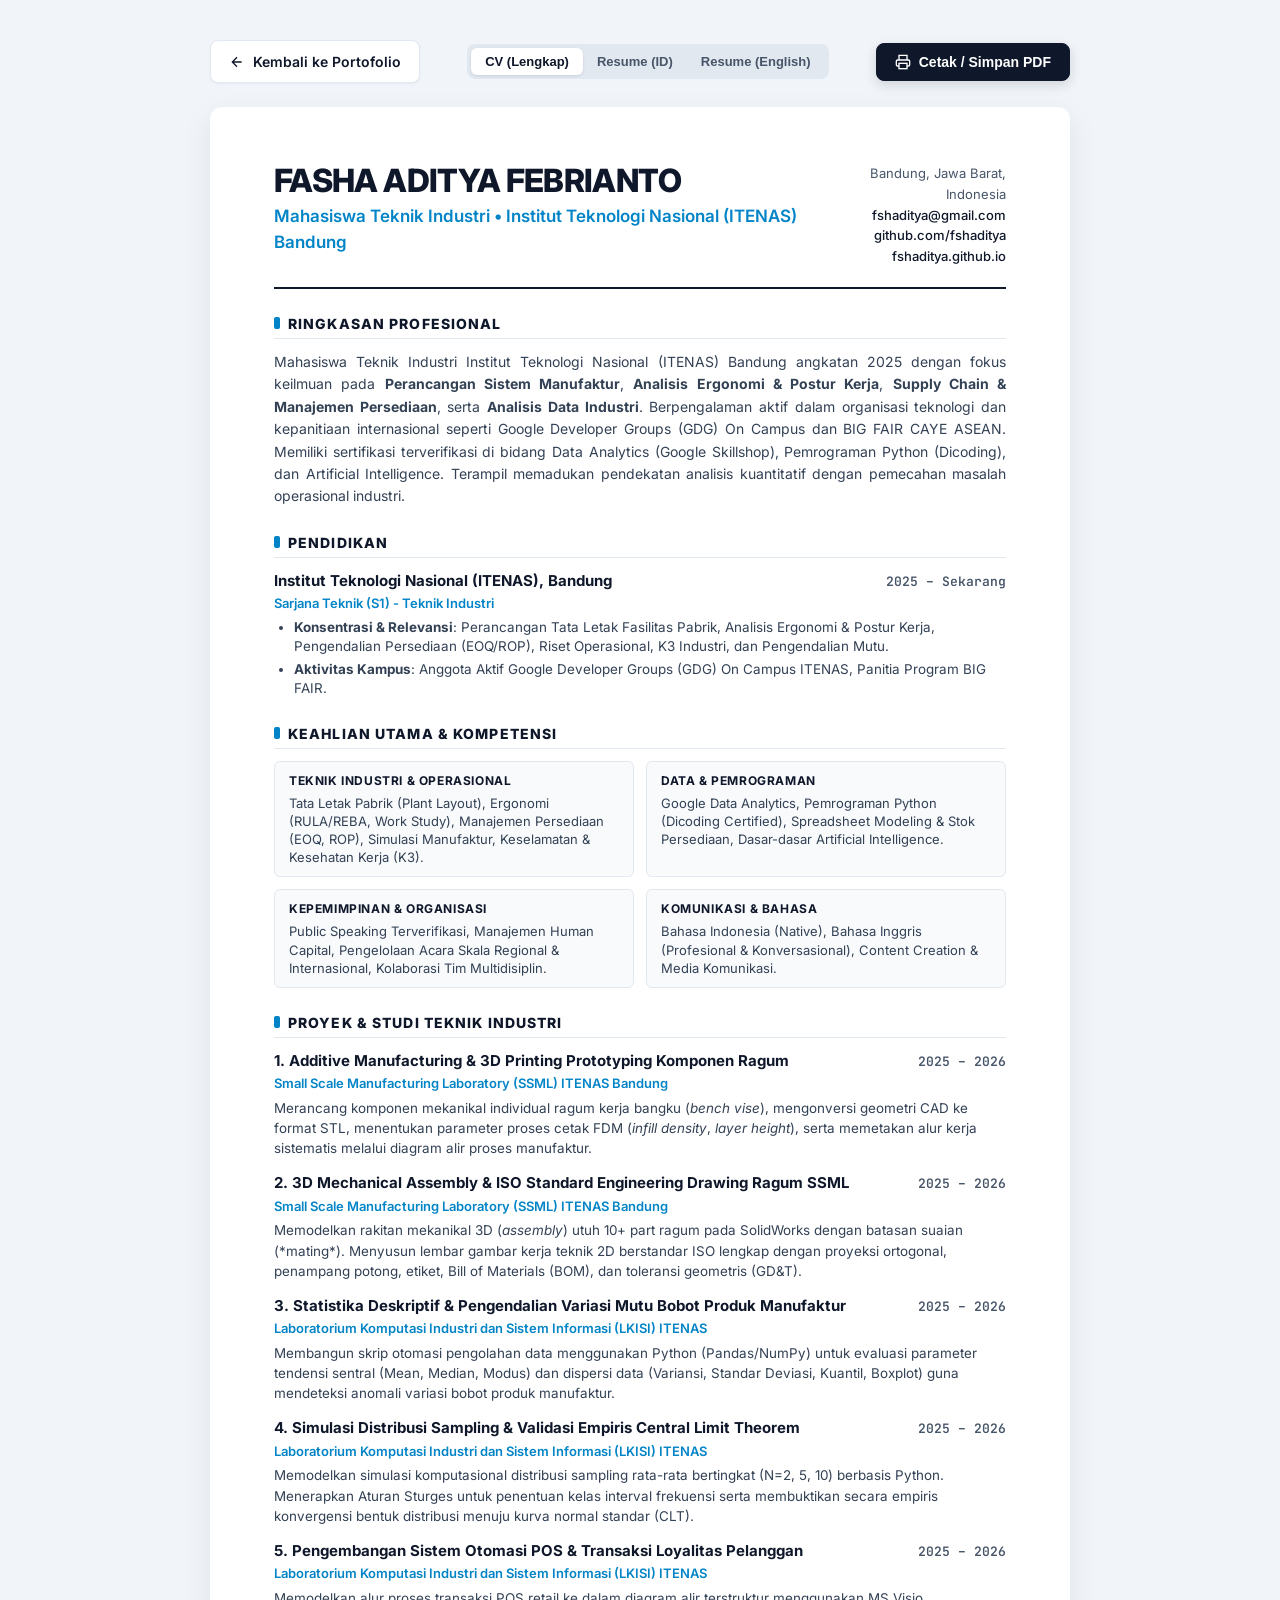
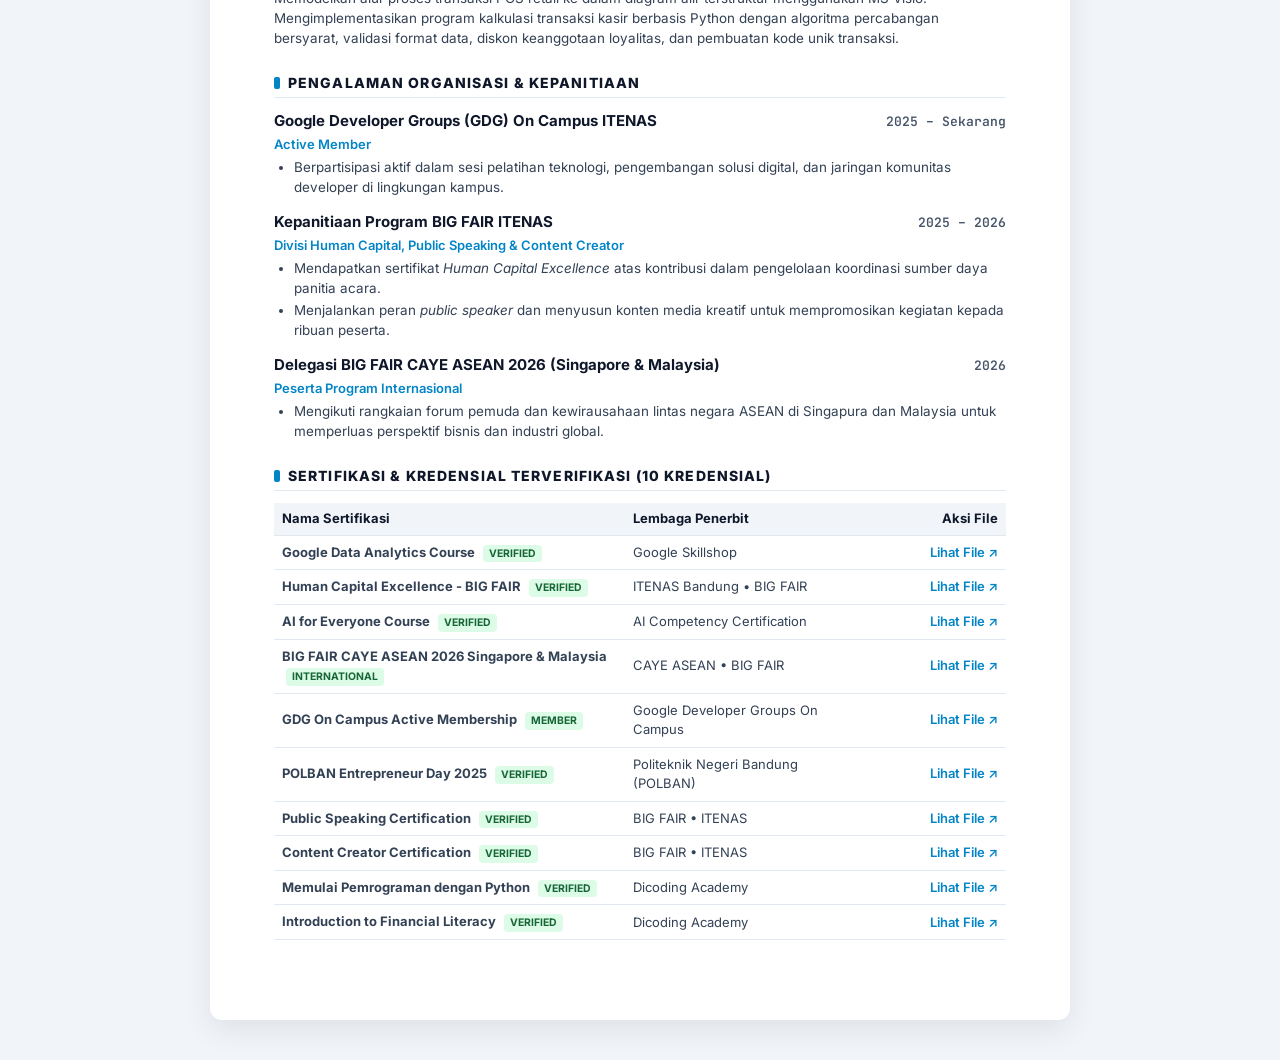
==== commit 9e80344e: "feat: implementasikan 5 proyek portofolio teknik industri dan perbarui CV/resume" ====
--- a/cv.html
+++ b/cv.html
@@ -475,38 +475,60 @@
 
     <!-- Key Projects -->
     <section class="section">
-      <h2 class="section-heading">Proyek & Studi Teknik Industri</h2>
+      <h2 class="section-heading">Proyek &amp; Studi Teknik Industri</h2>
       
       <div class="entry-item">
         <div class="entry-header">
-          <span class="entry-title">1. Optimalisasi & Tata Letak Sistem Manufaktur (Plant Layout)</span>
-          <span class="entry-date">2025</span>
-        </div>
-        <div class="entry-subtitle">Departemen Teknik Industri ITENAS</div>
+          <span class="entry-title">1. Additive Manufacturing &amp; 3D Printing Prototyping Komponen Ragum</span>
+          <span class="entry-date">2025 – 2026</span>
+        </div>
+        <div class="entry-subtitle">Small Scale Manufacturing Laboratory (SSML) ITENAS Bandung</div>
         <p class="entry-desc">
-          Merancang usulan tata letak fasilitas pabrik dan alur stasiun kerja manufaktur untuk meminimalkan perpindahan material (<em>material handling</em>) dan mengeliminasi waktu tunggu/<em>bottleneck</em>. Menerapkan analisis hubungan kedekatan aktivitas (ARC) untuk memaksimalkan efisiensi lantai produksi.
+          Merancang komponen mekanikal individual ragum kerja bangku (<em>bench vise</em>), mengonversi geometri CAD ke format STL, menentukan parameter proses cetak FDM (<em>infill density</em>, <em>layer height</em>), serta memetakan alur kerja sistematis melalui diagram alir proses manufaktur.
         </p>
       </div>
 
       <div class="entry-item">
         <div class="entry-header">
-          <span class="entry-title">2. Analisis Ergonomi & Evaluasi Postur Kerja (RULA/REBA)</span>
-          <span class="entry-date">2025</span>
-        </div>
-        <div class="entry-subtitle">Laboratorium Ergonomi & Work Study ITENAS</div>
+          <span class="entry-title">2. 3D Mechanical Assembly &amp; ISO Standard Engineering Drawing Ragum SSML</span>
+          <span class="entry-date">2025 – 2026</span>
+        </div>
+        <div class="entry-subtitle">Small Scale Manufacturing Laboratory (SSML) ITENAS Bandung</div>
         <p class="entry-desc">
-          Melakukan pengukuran postur tubuh kerja operator menggunakan metode RULA dan REBA untuk mendeteksi tingkat risiko keluhan musculoskeletal (MSDs). Merumuskan perbaikan teknis pada meja kerja dan alat bantu untuk menciptakan stasiun kerja yang aman dan produktif.
+          Memodelkan rakitan mekanikal 3D (<em>assembly</em>) utuh 10+ part ragum pada SolidWorks dengan batasan suaian (*mating*). Menyusun lembar gambar kerja teknik 2D berstandar ISO lengkap dengan proyeksi ortogonal, penampang potong, etiket, Bill of Materials (BOM), dan toleransi geometris (GD&amp;T).
         </p>
       </div>
 
       <div class="entry-item">
         <div class="entry-header">
-          <span class="entry-title">3. Pemodelan Simulasi Pengendalian Persediaan (Supply Chain)</span>
-          <span class="entry-date">2025</span>
-        </div>
-        <div class="entry-subtitle">Industrial Supply Chain Simulation</div>
+          <span class="entry-title">3. Statistika Deskriptif &amp; Pengendalian Variasi Mutu Bobot Produk Manufaktur</span>
+          <span class="entry-date">2025 – 2026</span>
+        </div>
+        <div class="entry-subtitle">Laboratorium Komputasi Industri dan Sistem Informasi (LKISI) ITENAS</div>
         <p class="entry-desc">
-          Membangun formula perhitungan Economic Order Quantity (EOQ) dan Reorder Point (ROP) dengan mempertimbangkan variabilitas permintaan serta lead time pemesanan, sehingga mampu menekan biaya penyimpanan gudang (<em>holding cost</em>) secara terukur.
+          Membangun skrip otomasi pengolahan data menggunakan Python (Pandas/NumPy) untuk evaluasi parameter tendensi sentral (Mean, Median, Modus) dan dispersi data (Variansi, Standar Deviasi, Kuantil, Boxplot) guna mendeteksi anomali variasi bobot produk manufaktur.
+        </p>
+      </div>
+
+      <div class="entry-item">
+        <div class="entry-header">
+          <span class="entry-title">4. Simulasi Distribusi Sampling &amp; Validasi Empiris Central Limit Theorem</span>
+          <span class="entry-date">2025 – 2026</span>
+        </div>
+        <div class="entry-subtitle">Laboratorium Komputasi Industri dan Sistem Informasi (LKISI) ITENAS</div>
+        <p class="entry-desc">
+          Memodelkan simulasi komputasional distribusi sampling rata-rata bertingkat (N=2, 5, 10) berbasis Python. Menerapkan Aturan Sturges untuk penentuan kelas interval frekuensi serta membuktikan secara empiris konvergensi bentuk distribusi menuju kurva normal standar (CLT).
+        </p>
+      </div>
+
+      <div class="entry-item">
+        <div class="entry-header">
+          <span class="entry-title">5. Pengembangan Sistem Otomasi POS &amp; Transaksi Loyalitas Pelanggan</span>
+          <span class="entry-date">2025 – 2026</span>
+        </div>
+        <div class="entry-subtitle">Laboratorium Komputasi Industri dan Sistem Informasi (LKISI) ITENAS</div>
+        <p class="entry-desc">
+          Memodelkan alur proses transaksi POS retail ke dalam diagram alir terstruktur menggunakan MS Visio. Mengimplementasikan program kalkulasi transaksi kasir berbasis Python dengan algoritma percabangan bersyarat, validasi format data, diskon keanggotaan loyalitas, dan pembuatan kode unik transaksi.
         </p>
       </div>
     </section>
@@ -687,34 +709,56 @@
         
         <div class="entry-item">
           <div class="entry-header">
-            <span class="entry-title">Manufacturing Facility &amp; Plant Layout Optimization</span>
-            <span class="entry-date">2025</span>
-          </div>
-          <div class="entry-subtitle">ITENAS Bandung</div>
+            <span class="entry-title">Additive Manufacturing &amp; 3D Printing Prototyping</span>
+            <span class="entry-date">2025 – 2026</span>
+          </div>
+          <div class="entry-subtitle">Small Scale Manufacturing Laboratory (SSML) ITENAS</div>
           <p class="entry-desc">
-            Designed an optimized production line layout utilizing Activity Relationship Charts (ARC) to minimize material handling distances and eliminate operational bottlenecks, enhancing floor space utilization and throughput rate.
+            Engineered individual mechanical CAD components for an industrial bench vise, optimized slicing process parameters (infill, layer height), and fabricated physical prototypes via FDM 3D printing with process flow diagramming.
           </p>
         </div>
 
         <div class="entry-item">
           <div class="entry-header">
-            <span class="entry-title">Ergonomic Posture Assessment &amp; Workstation Redesign</span>
-            <span class="entry-date">2025</span>
-          </div>
-          <div class="entry-subtitle">Ergonomics &amp; Work Study Laboratory ITENAS</div>
+            <span class="entry-title">3D Mechanical Assembly &amp; ISO Standard Engineering Drawing</span>
+            <span class="entry-date">2025 – 2026</span>
+          </div>
+          <div class="entry-subtitle">Small Scale Manufacturing Laboratory (SSML) ITENAS</div>
           <p class="entry-desc">
-            Evaluated industrial operator postures using RULA and REBA methodologies to identify musculoskeletal disorder (MSD) risk factors. Formulated ergonomic workstation interventions to ensure operator safety and sustain long-term productivity.
+            Modeled 10+ part mechanical assembly of a precision bench vise mechanism using SolidWorks with kinematic mate constraints, drafting ISO-standard 2D fabrication blueprints, BOM, and GD&amp;T specifications.
           </p>
         </div>
 
         <div class="entry-item">
           <div class="entry-header">
-            <span class="entry-title">Supply Chain Inventory Simulation &amp; Modeling</span>
-            <span class="entry-date">2025</span>
-          </div>
-          <div class="entry-subtitle">Industrial Supply Chain Simulation</div>
+            <span class="entry-title">Descriptive Statistics &amp; Manufacturing QC Variance Analysis</span>
+            <span class="entry-date">2025 – 2026</span>
+          </div>
+          <div class="entry-subtitle">Computing &amp; Information Systems Lab (LKISI) ITENAS</div>
           <p class="entry-desc">
-            Developed mathematical inventory control models utilizing Economic Order Quantity (EOQ) and Reorder Point (ROP) equations to balance procurement and holding costs under demand volatility.
+            Formulated an automated Python (Pandas/NumPy) pipeline to evaluate central tendency, product weight variance, and distribution parameters (skewness, kurtosis, boxplots) for manufacturing quality control inspection.
+          </p>
+        </div>
+
+        <div class="entry-item">
+          <div class="entry-header">
+            <span class="entry-title">Sampling Distribution Simulation &amp; Central Limit Theorem Validation</span>
+            <span class="entry-date">2025 – 2026</span>
+          </div>
+          <div class="entry-subtitle">Computing &amp; Information Systems Lab (LKISI) ITENAS</div>
+          <p class="entry-desc">
+            Programmed multi-sample empirical simulations (N=2, 5, 10) using Sturges Rule binning and Matplotlib histograms to empirically demonstrate and validate Central Limit Theorem (CLT) convergence on operational data.
+          </p>
+        </div>
+
+        <div class="entry-item">
+          <div class="entry-header">
+            <span class="entry-title">Automated Retail POS &amp; Customer Loyalty Transaction System</span>
+            <span class="entry-date">2025 – 2026</span>
+          </div>
+          <div class="entry-subtitle">Computing &amp; Information Systems Lab (LKISI) ITENAS</div>
+          <p class="entry-desc">
+            Designed system flowcharts in MS Visio and implemented a Python CLI checkout engine featuring multi-condition branching, automated unique order token generation, and customer loyalty cashback calculations.
           </p>
         </div>
       </section>
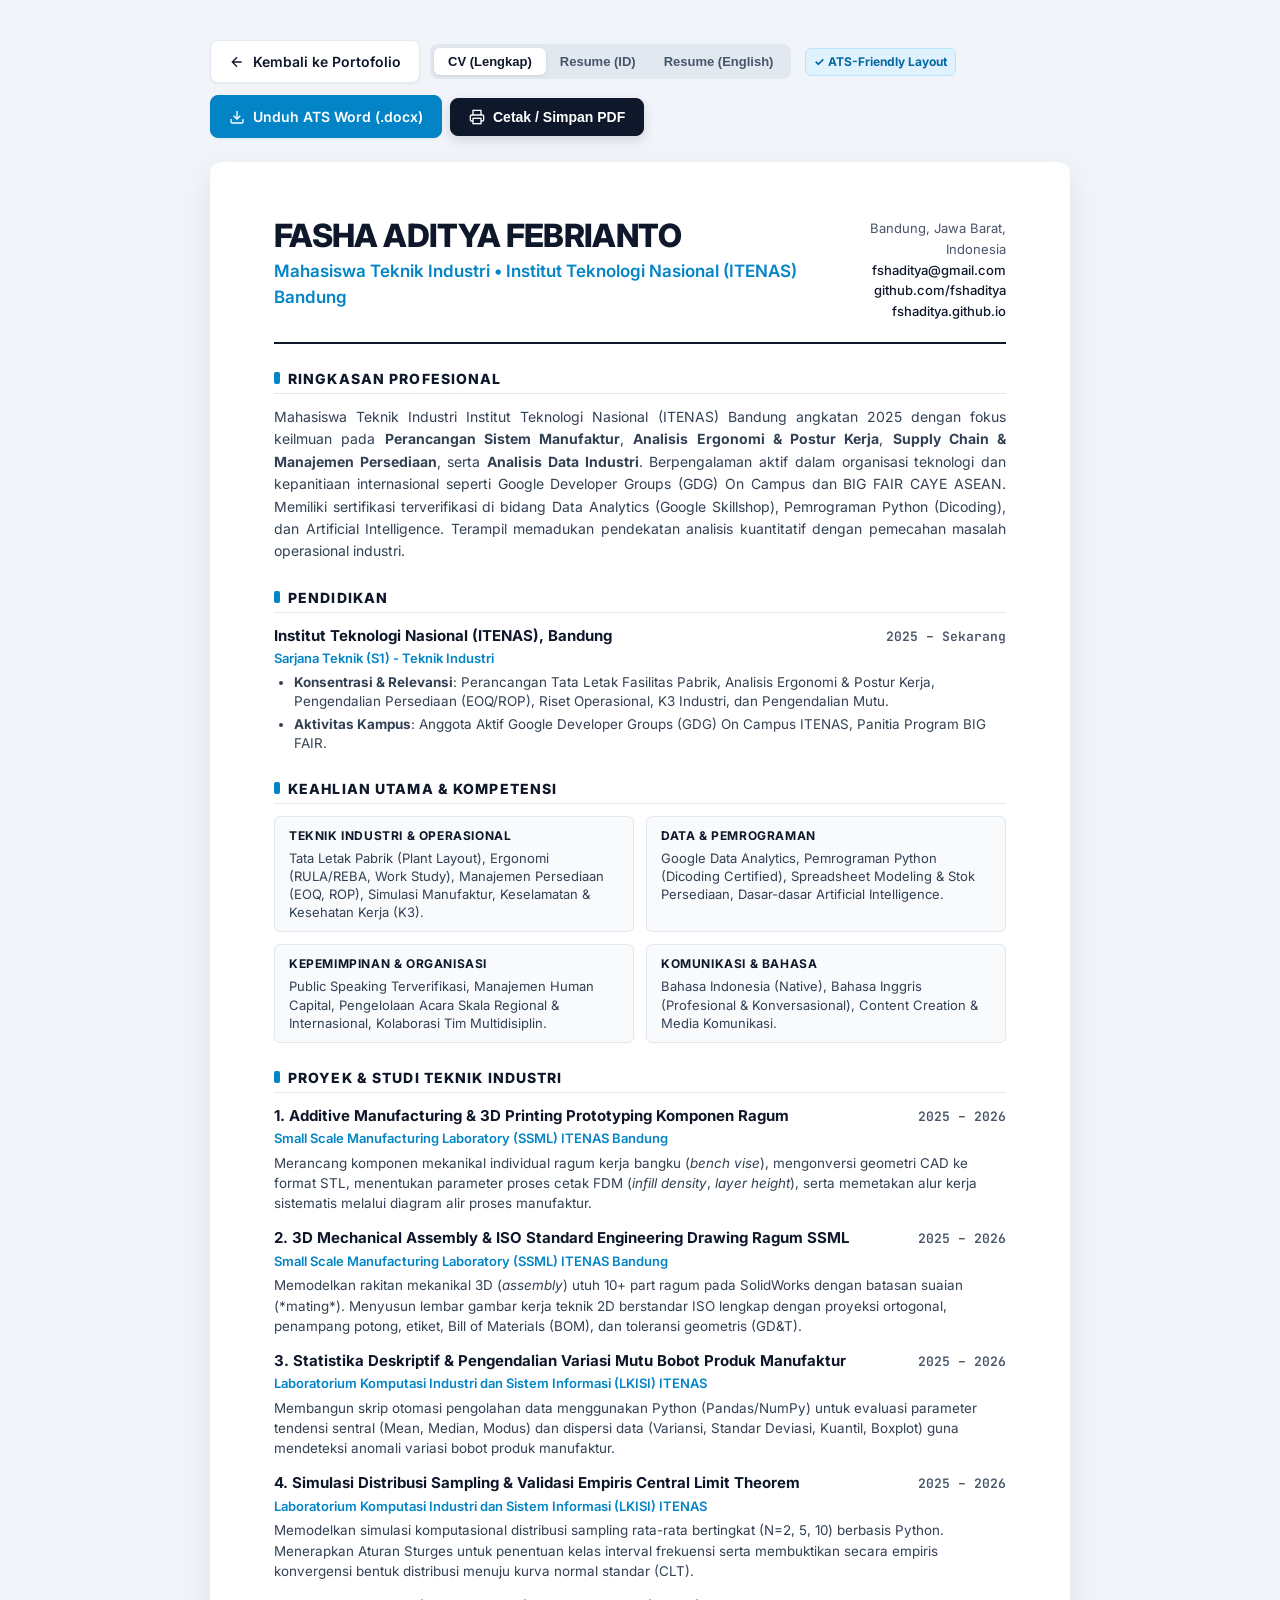
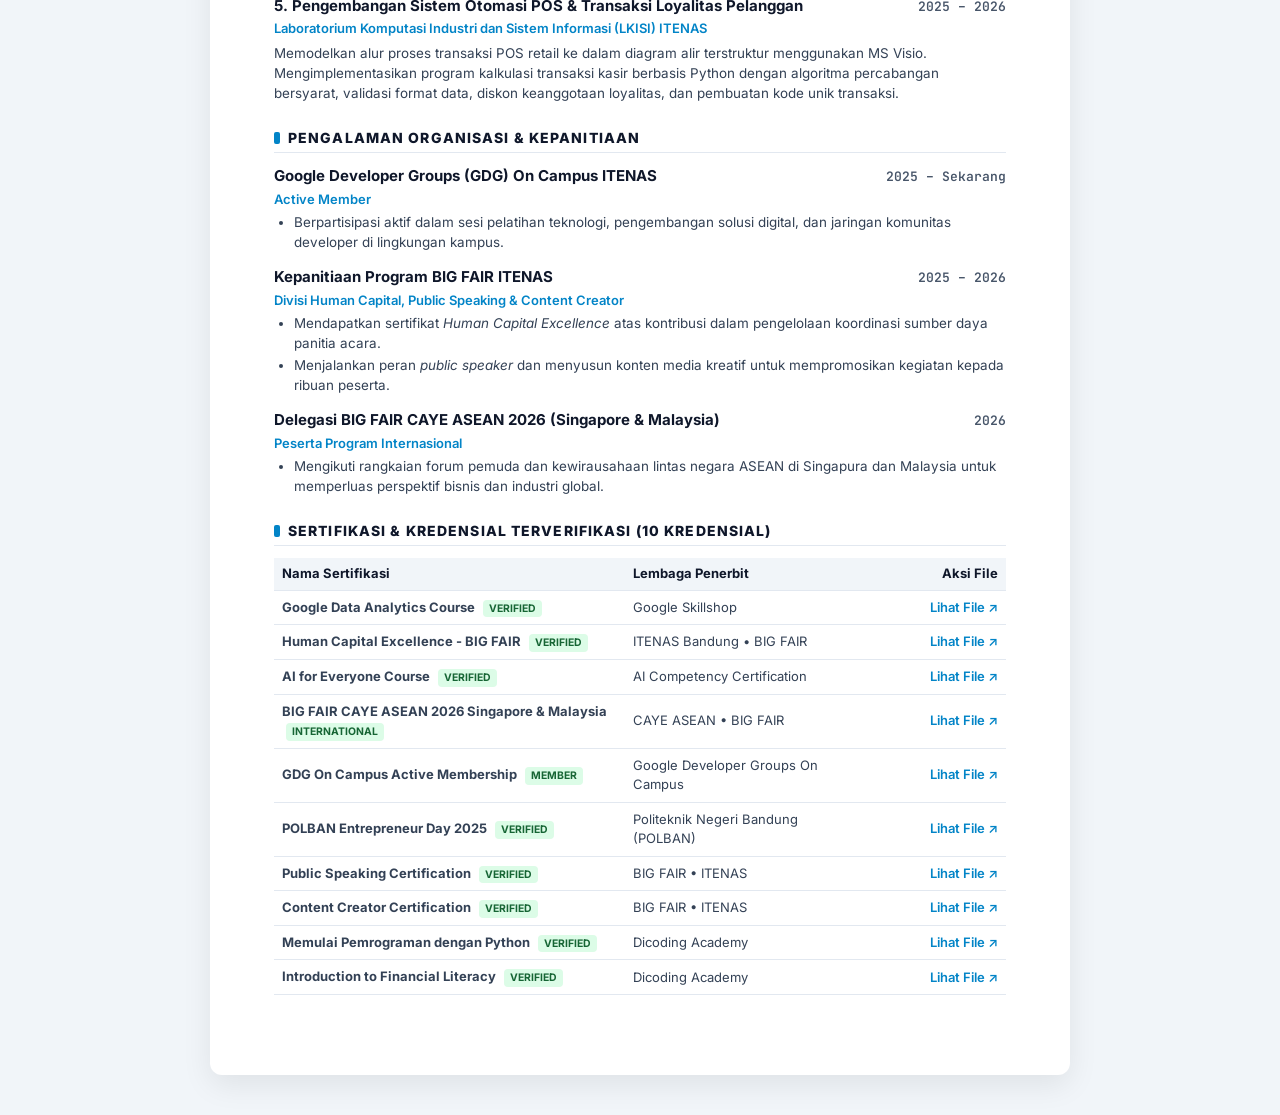
==== commit 64684c5b: "feat: tambahkan fitur unduh ATS Resume (.docx & PDF clean) dan ATS Resume Hub" ====
--- a/cv.html
+++ b/cv.html
@@ -333,11 +333,18 @@
       margin-left: 4px;
     }
 
-    /* PRINT SPECIFIC STYLES FOR CLEAN PDF GENERATION */
+    /* PRINT SPECIFIC STYLES FOR CLEAN ATS PDF GENERATION */
+    @page {
+      size: A4;
+      margin: 12mm 15mm;
+    }
+
     @media print {
       body {
         background: #ffffff !important;
         padding: 0 !important;
+        color: #0f172a !important;
+        font-family: Arial, Helvetica, sans-serif !important;
       }
 
       .no-print {
@@ -351,19 +358,83 @@
         border-radius: 0 !important;
       }
 
+      .header {
+        border-bottom: 2px solid #0f172a !important;
+        padding-bottom: 12px !important;
+        margin-bottom: 16px !important;
+      }
+
+      .name-title h1 {
+        font-size: 18pt !important;
+        color: #0f172a !important;
+      }
+
+      .name-title .subtitle {
+        color: #334155 !important;
+        font-size: 10pt !important;
+      }
+
+      .contact-info {
+        font-size: 8.5pt !important;
+        color: #334155 !important;
+      }
+
       a {
         text-decoration: none !important;
         color: inherit !important;
       }
 
       .section {
+        page-break-inside: auto;
+        margin-bottom: 14px !important;
+      }
+
+      .section-heading {
+        color: #0f172a !important;
+        border-bottom: 1px solid #94a3b8 !important;
+        font-size: 11pt !important;
+        page-break-after: avoid;
+        margin-bottom: 8px !important;
+      }
+
+      .skills-grid {
+        display: block !important;
+      }
+
+      .skill-category {
+        border: none !important;
+        background: transparent !important;
+        padding: 3px 0 !important;
+        margin-bottom: 4px !important;
+      }
+
+      .skill-cat-title {
+        display: inline !important;
+        font-weight: bold !important;
+        color: #0f172a !important;
+      }
+
+      .skill-cat-title::after {
+        content: ": " !important;
+      }
+
+      .skill-cat-content {
+        display: inline !important;
+        color: #334155 !important;
+      }
+
+      .entry-item {
         page-break-inside: avoid;
-        margin-bottom: 18px !important;
-      }
-
-      .skill-category {
-        border-color: #cbd5e1 !important;
-        background: #fafafa !important;
+        margin-bottom: 10px !important;
+      }
+
+      .certs-table {
+        font-size: 8.5pt !important;
+      }
+
+      .certs-table th, .certs-table td {
+        padding: 4px 6px !important;
+        border-bottom: 1px solid #e2e8f0 !important;
       }
     }
 
@@ -391,21 +462,34 @@
 
   <!-- Top Controls & Actions (Not Printed) -->
   <div class="top-controls no-print">
-    <a href="index.html" class="btn">
-      <svg width="16" height="16" viewBox="0 0 24 24" fill="none" stroke="currentColor" stroke-width="2"><path d="M19 12H5M12 19l-7-7 7-7"/></svg>
-      Kembali ke Portofolio
-    </a>
-
-    <div class="doc-toggle">
-      <button id="btnCv" class="active" onclick="switchMode('cv')">CV (Lengkap)</button>
-      <button id="btnResume" onclick="switchMode('resume')">Resume (ID)</button>
-      <button id="btnResumeEn" onclick="switchMode('resume-en')">Resume (English)</button>
+    <div style="display: flex; align-items: center; gap: 10px; flex-wrap: wrap;">
+      <a href="index.html" class="btn">
+        <svg width="16" height="16" viewBox="0 0 24 24" fill="none" stroke="currentColor" stroke-width="2"><path d="M19 12H5M12 19l-7-7 7-7"/></svg>
+        Kembali ke Portofolio
+      </a>
+
+      <div class="doc-toggle">
+        <button id="btnCv" class="active" onclick="switchMode('cv')">CV (Lengkap)</button>
+        <button id="btnResume" onclick="switchMode('resume')">Resume (ID)</button>
+        <button id="btnResumeEn" onclick="switchMode('resume-en')">Resume (English)</button>
+      </div>
+
+      <span class="badge-tag" style="background:#e0f2fe; color:#0369a1; border:1px solid #bae6fd; font-size:0.75rem; padding:4px 8px; border-radius:6px;" title="Format halaman ini dioptimalkan untuk sistem ATS (Applicant Tracking System)">
+        ✓ ATS-Friendly Layout
+      </span>
     </div>
 
-    <button onclick="window.print()" class="btn btn-primary">
-      <svg width="16" height="16" viewBox="0 0 24 24" fill="none" stroke="currentColor" stroke-width="2"><polyline points="6 9 6 2 18 2 18 9"></polyline><path d="M6 18H4a2 2 0 0 1-2-2v-5a2 2 0 0 1 2-2h16a2 2 0 0 1 2 2v5a2 2 0 0 1-2 2h-2"></path><rect x="6" y="14" width="12" height="8"></rect></svg>
-      Cetak / Simpan PDF
-    </button>
+    <div style="display: flex; align-items: center; gap: 8px; flex-wrap: wrap;">
+      <a id="btnDownloadDocx" href="downloads/CV_Fasha_Aditya_Febrianto_ATS.docx" download="CV_Fasha_Aditya_Febrianto_ATS.docx" class="btn btn-secondary" style="background:#0284c7; color:#ffffff; border-color:#0284c7;" title="Unduh file Microsoft Word (.docx) dengan format standar ATS">
+        <svg width="16" height="16" viewBox="0 0 24 24" fill="none" stroke="currentColor" stroke-width="2"><path d="M21 15v4a2 2 0 0 1-2 2H5a2 2 0 0 1-2-2v-4"></path><polyline points="7 10 12 15 17 10"></polyline><line x1="12" y1="15" x2="12" y2="3"></line></svg>
+        <span id="txtDownloadDocx">Unduh ATS Word (.docx)</span>
+      </a>
+
+      <button onclick="window.print()" class="btn btn-primary" title="Cetak atau simpan langsung sebagai PDF berstandar ATS">
+        <svg width="16" height="16" viewBox="0 0 24 24" fill="none" stroke="currentColor" stroke-width="2"><polyline points="6 9 6 2 18 2 18 9"></polyline><path d="M6 18H4a2 2 0 0 1-2-2v-5a2 2 0 0 1 2-2h16a2 2 0 0 1 2 2v5a2 2 0 0 1-2 2h-2"></path><rect x="6" y="14" width="12" height="8"></rect></svg>
+        Cetak / Simpan PDF
+      </button>
+    </div>
   </div>
 
   <!-- A4 Printable Paper -->
@@ -859,6 +943,8 @@
       const viewId = document.getElementById('viewId');
       const viewEn = document.getElementById('viewEn');
       const docSummary = document.getElementById('docSummary');
+      const btnDownloadDocx = document.getElementById('btnDownloadDocx');
+      const txtDownloadDocx = document.getElementById('txtDownloadDocx');
 
       btnCv.classList.remove('active');
       btnResume.classList.remove('active');
@@ -869,18 +955,39 @@
         viewId.style.display = 'none';
         viewEn.style.display = 'block';
         document.title = "Resume (English) - Fasha Aditya Febrianto";
+        if (btnDownloadDocx) {
+          btnDownloadDocx.href = 'downloads/Resume_Fasha_Aditya_Febrianto_EN_ATS.docx';
+          btnDownloadDocx.setAttribute('download', 'Resume_Fasha_Aditya_Febrianto_EN_ATS.docx');
+        }
+        if (txtDownloadDocx) {
+          txtDownloadDocx.textContent = 'Unduh ATS Resume EN (.docx)';
+        }
       } else if (mode === 'resume') {
         btnResume.classList.add('active');
         viewEn.style.display = 'none';
         viewId.style.display = 'block';
         document.title = "Resume - Fasha Aditya Febrianto";
         docSummary.innerHTML = "Mahasiswa Teknik Industri ITENAS Bandung angkatan 2025 dengan fokus pada optimalisasi sistem manufaktur, analisis ergonomi (RULA/REBA), supply chain (EOQ/ROP), dan analisis data industri. Memiliki sertifikasi Google Data Analytics, Python, serta aktif di Google Developer Groups (GDG) On Campus dan forum internasional CAYE ASEAN.";
+        if (btnDownloadDocx) {
+          btnDownloadDocx.href = 'downloads/Resume_Fasha_Aditya_Febrianto_ATS.docx';
+          btnDownloadDocx.setAttribute('download', 'Resume_Fasha_Aditya_Febrianto_ATS.docx');
+        }
+        if (txtDownloadDocx) {
+          txtDownloadDocx.textContent = 'Unduh ATS Resume ID (.docx)';
+        }
       } else {
         btnCv.classList.add('active');
         viewEn.style.display = 'none';
         viewId.style.display = 'block';
         document.title = "Curriculum Vitae - Fasha Aditya Febrianto";
         docSummary.innerHTML = "Mahasiswa Teknik Industri Institut Teknologi Nasional (ITENAS) Bandung angkatan 2025 dengan fokus keilmuan pada <strong>Perancangan Sistem Manufaktur</strong>, <strong>Analisis Ergonomi & Postur Kerja</strong>, <strong>Supply Chain & Manajemen Persediaan</strong>, serta <strong>Analisis Data Industri</strong>. Berpengalaman aktif dalam organisasi teknologi dan kepanitiaan internasional seperti Google Developer Groups (GDG) On Campus dan BIG FAIR CAYE ASEAN. Memiliki sertifikasi terverifikasi di bidang Data Analytics (Google Skillshop), Pemrograman Python (Dicoding), dan Artificial Intelligence. Terampil memadukan pendekatan analisis kuantitatif dengan pemecahan masalah operasional industri.";
+        if (btnDownloadDocx) {
+          btnDownloadDocx.href = 'downloads/CV_Fasha_Aditya_Febrianto_ATS.docx';
+          btnDownloadDocx.setAttribute('download', 'CV_Fasha_Aditya_Febrianto_ATS.docx');
+        }
+        if (txtDownloadDocx) {
+          txtDownloadDocx.textContent = 'Unduh ATS CV (.docx)';
+        }
       }
     }
   </script>
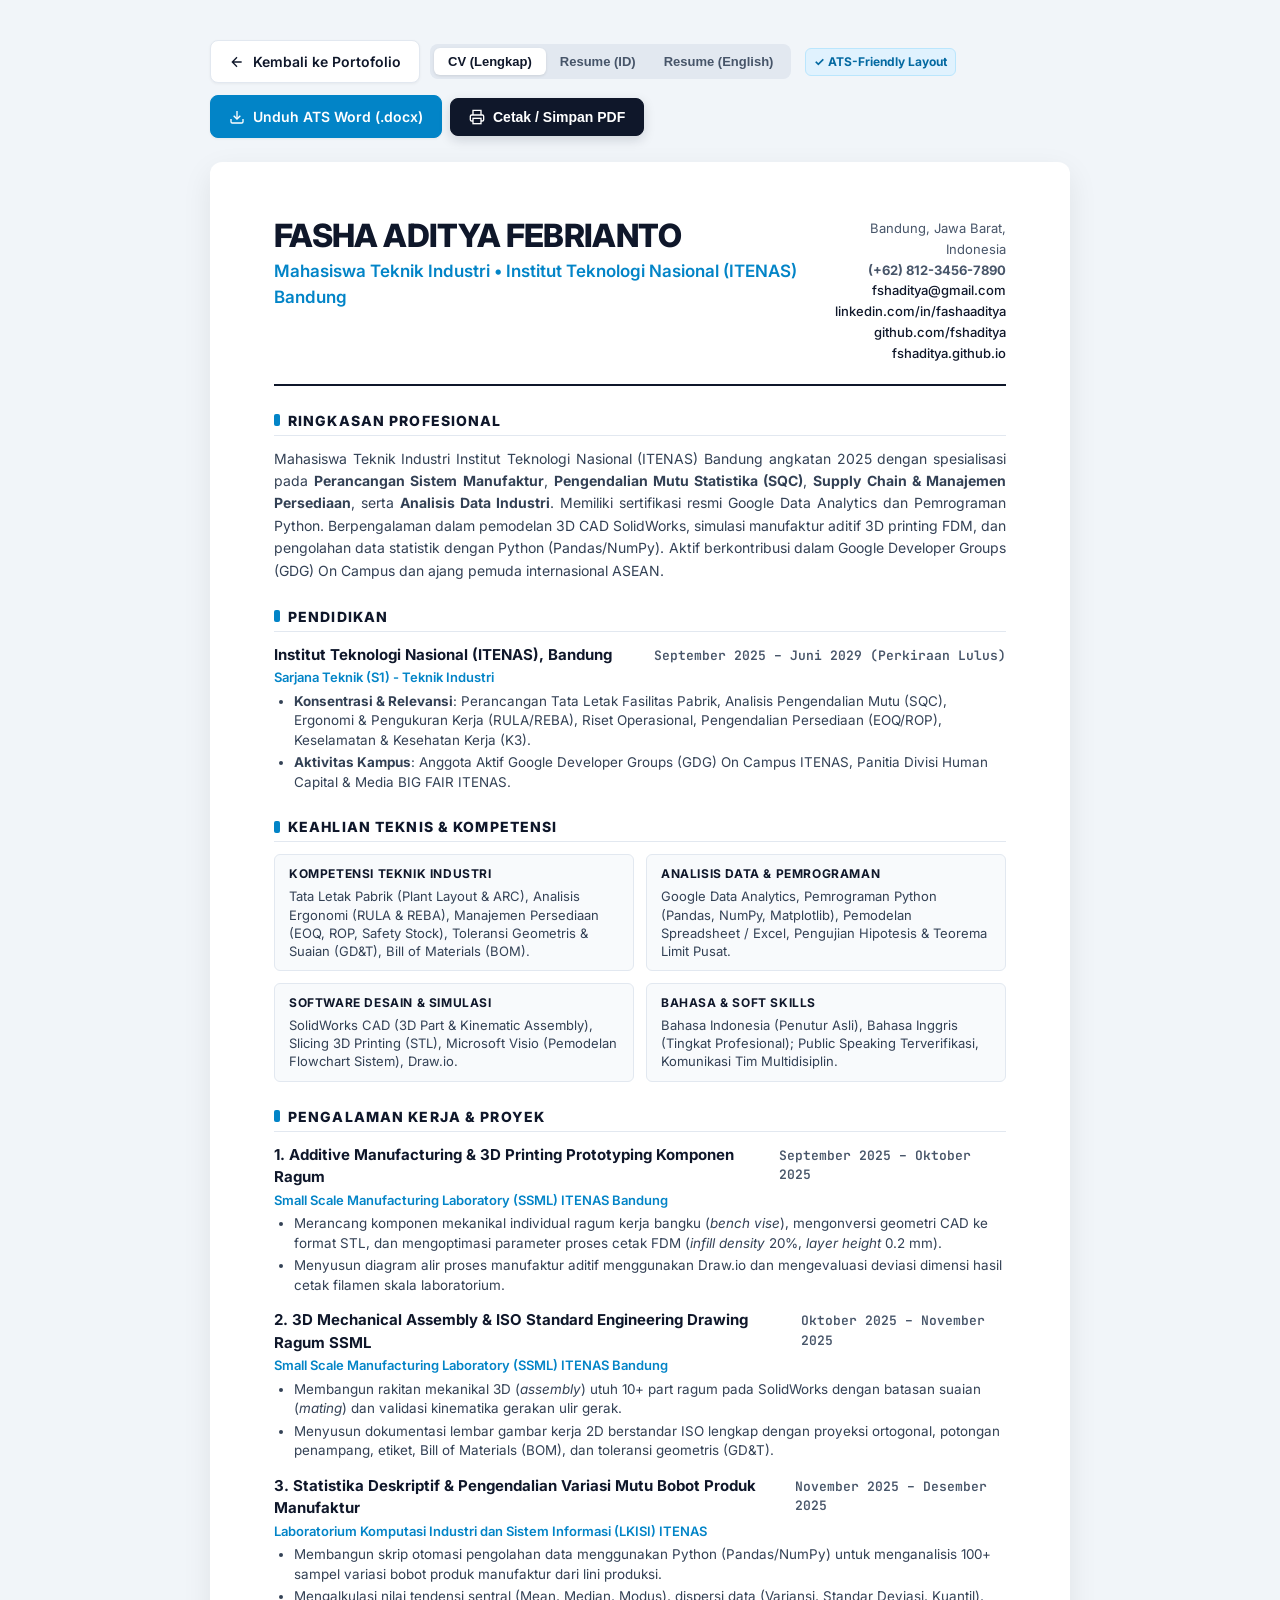
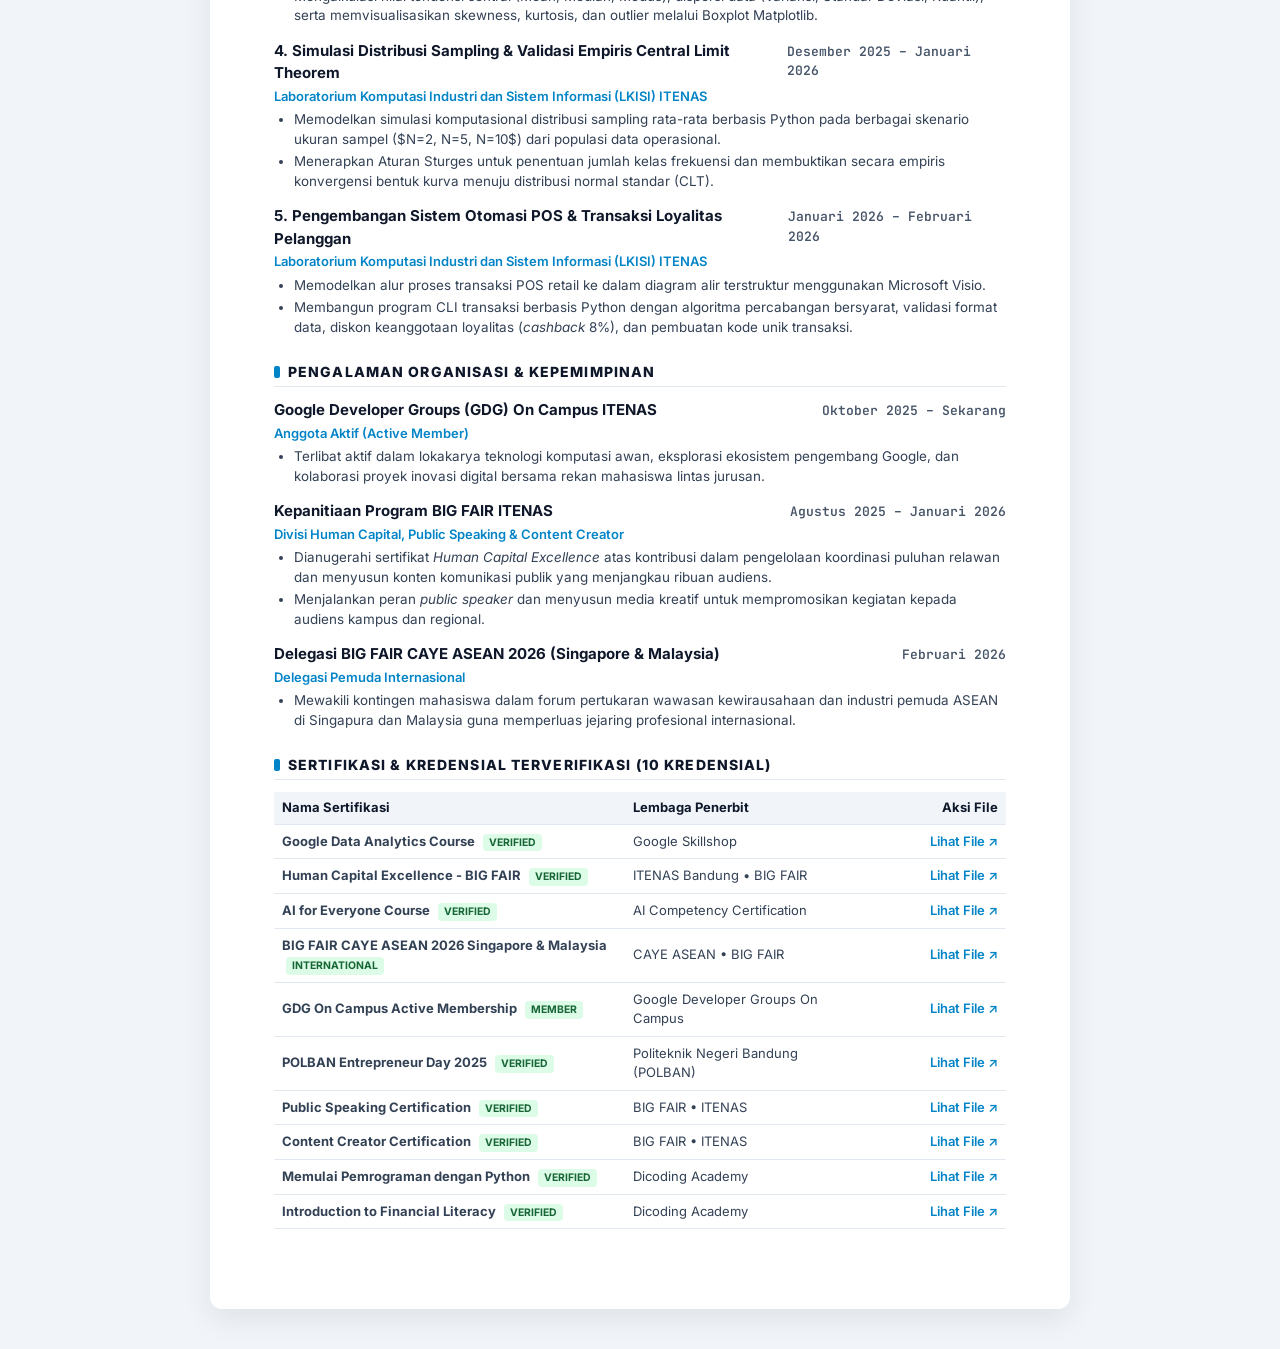
==== commit 93427974: "fix(ats): perbaiki skor ATS - standarisasi tanggal bulan-tahun lengkap, heading standar EN/ID, kepad" ====
--- a/cv.html
+++ b/cv.html
@@ -504,7 +504,9 @@
       </div>
       <div class="contact-info">
         <div>Bandung, Jawa Barat, Indonesia</div>
+        <div><strong>(+62) 812-3456-7890</strong></div>
         <div><a href="mailto:fshaditya@gmail.com">fshaditya@gmail.com</a></div>
+        <div><a href="https://linkedin.com/in/fashaaditya" target="_blank">linkedin.com/in/fashaaditya</a></div>
         <div><a href="https://github.com/fshaditya/fashaaditya" target="_blank">github.com/fshaditya</a></div>
         <div><a href="https://fshaditya.github.io/fashaaditya/" target="_blank">fshaditya.github.io</a></div>
       </div>
@@ -514,7 +516,7 @@
     <section class="section">
       <h2 class="section-heading">Ringkasan Profesional</h2>
       <p class="summary-text" id="docSummary">
-        Mahasiswa Teknik Industri Institut Teknologi Nasional (ITENAS) Bandung angkatan 2025 dengan fokus keilmuan pada <strong>Perancangan Sistem Manufaktur</strong>, <strong>Analisis Ergonomi & Postur Kerja</strong>, <strong>Supply Chain & Manajemen Persediaan</strong>, serta <strong>Analisis Data Industri</strong>. Berpengalaman aktif dalam organisasi teknologi dan kepanitiaan internasional seperti Google Developer Groups (GDG) On Campus dan BIG FAIR CAYE ASEAN. Memiliki sertifikasi terverifikasi di bidang Data Analytics (Google Skillshop), Pemrograman Python (Dicoding), dan Artificial Intelligence. Terampil memadukan pendekatan analisis kuantitatif dengan pemecahan masalah operasional industri.
+        Mahasiswa Teknik Industri Institut Teknologi Nasional (ITENAS) Bandung angkatan 2025 dengan spesialisasi pada <strong>Perancangan Sistem Manufaktur</strong>, <strong>Pengendalian Mutu Statistika (SQC)</strong>, <strong>Supply Chain &amp; Manajemen Persediaan</strong>, serta <strong>Analisis Data Industri</strong>. Memiliki sertifikasi resmi Google Data Analytics dan Pemrograman Python. Berpengalaman dalam pemodelan 3D CAD SolidWorks, simulasi manufaktur aditif 3D printing FDM, dan pengolahan data statistik dengan Python (Pandas/NumPy). Aktif berkontribusi dalam Google Developer Groups (GDG) On Campus dan ajang pemuda internasional ASEAN.
       </p>
     </section>
 
@@ -524,134 +526,139 @@
       <div class="entry-item">
         <div class="entry-header">
           <span class="entry-title">Institut Teknologi Nasional (ITENAS), Bandung</span>
-          <span class="entry-date">2025 – Sekarang</span>
+          <span class="entry-date">September 2025 – Juni 2029 (Perkiraan Lulus)</span>
         </div>
         <div class="entry-subtitle">Sarjana Teknik (S1) - Teknik Industri</div>
         <ul class="entry-list">
-          <li><strong>Konsentrasi & Relevansi</strong>: Perancangan Tata Letak Fasilitas Pabrik, Analisis Ergonomi & Postur Kerja, Pengendalian Persediaan (EOQ/ROP), Riset Operasional, K3 Industri, dan Pengendalian Mutu.</li>
-          <li><strong>Aktivitas Kampus</strong>: Anggota Aktif Google Developer Groups (GDG) On Campus ITENAS, Panitia Program BIG FAIR.</li>
+          <li><strong>Konsentrasi &amp; Relevansi</strong>: Perancangan Tata Letak Fasilitas Pabrik, Analisis Pengendalian Mutu (SQC), Ergonomi &amp; Pengukuran Kerja (RULA/REBA), Riset Operasional, Pengendalian Persediaan (EOQ/ROP), Keselamatan &amp; Kesehatan Kerja (K3).</li>
+          <li><strong>Aktivitas Kampus</strong>: Anggota Aktif Google Developer Groups (GDG) On Campus ITENAS, Panitia Divisi Human Capital &amp; Media BIG FAIR ITENAS.</li>
         </ul>
       </div>
     </section>
 
     <!-- Core Skills -->
     <section class="section">
-      <h2 class="section-heading">Keahlian Utama & Kompetensi</h2>
+      <h2 class="section-heading">Keahlian Teknis &amp; Kompetensi</h2>
       <div class="skills-grid">
         <div class="skill-category">
-          <div class="skill-cat-title">Teknik Industri & Operasional</div>
-          <div class="skill-cat-content">Tata Letak Pabrik (Plant Layout), Ergonomi (RULA/REBA, Work Study), Manajemen Persediaan (EOQ, ROP), Simulasi Manufaktur, Keselamatan & Kesehatan Kerja (K3).</div>
+          <div class="skill-cat-title">Kompetensi Teknik Industri</div>
+          <div class="skill-cat-content">Tata Letak Pabrik (Plant Layout &amp; ARC), Analisis Ergonomi (RULA &amp; REBA), Manajemen Persediaan (EOQ, ROP, Safety Stock), Toleransi Geometris &amp; Suaian (GD&amp;T), Bill of Materials (BOM).</div>
         </div>
         <div class="skill-category">
-          <div class="skill-cat-title">Data & Pemrograman</div>
-          <div class="skill-cat-content">Google Data Analytics, Pemrograman Python (Dicoding Certified), Spreadsheet Modeling & Stok Persediaan, Dasar-dasar Artificial Intelligence.</div>
+          <div class="skill-cat-title">Analisis Data &amp; Pemrograman</div>
+          <div class="skill-cat-content">Google Data Analytics, Pemrograman Python (Pandas, NumPy, Matplotlib), Pemodelan Spreadsheet / Excel, Pengujian Hipotesis &amp; Teorema Limit Pusat.</div>
         </div>
         <div class="skill-category">
-          <div class="skill-cat-title">Kepemimpinan & Organisasi</div>
-          <div class="skill-cat-content">Public Speaking Terverifikasi, Manajemen Human Capital, Pengelolaan Acara Skala Regional & Internasional, Kolaborasi Tim Multidisiplin.</div>
+          <div class="skill-cat-title">Software Desain &amp; Simulasi</div>
+          <div class="skill-cat-content">SolidWorks CAD (3D Part &amp; Kinematic Assembly), Slicing 3D Printing (STL), Microsoft Visio (Pemodelan Flowchart Sistem), Draw.io.</div>
         </div>
         <div class="skill-category">
-          <div class="skill-cat-title">Komunikasi & Bahasa</div>
-          <div class="skill-cat-content">Bahasa Indonesia (Native), Bahasa Inggris (Profesional & Konversasional), Content Creation & Media Komunikasi.</div>
+          <div class="skill-cat-title">Bahasa &amp; Soft Skills</div>
+          <div class="skill-cat-content">Bahasa Indonesia (Penutur Asli), Bahasa Inggris (Tingkat Profesional); Public Speaking Terverifikasi, Komunikasi Tim Multidisiplin.</div>
         </div>
       </div>
     </section>
 
     <!-- Key Projects -->
     <section class="section">
-      <h2 class="section-heading">Proyek &amp; Studi Teknik Industri</h2>
+      <h2 class="section-heading">Pengalaman Kerja &amp; Proyek</h2>
       
       <div class="entry-item">
         <div class="entry-header">
           <span class="entry-title">1. Additive Manufacturing &amp; 3D Printing Prototyping Komponen Ragum</span>
-          <span class="entry-date">2025 – 2026</span>
+          <span class="entry-date">September 2025 – Oktober 2025</span>
         </div>
         <div class="entry-subtitle">Small Scale Manufacturing Laboratory (SSML) ITENAS Bandung</div>
-        <p class="entry-desc">
-          Merancang komponen mekanikal individual ragum kerja bangku (<em>bench vise</em>), mengonversi geometri CAD ke format STL, menentukan parameter proses cetak FDM (<em>infill density</em>, <em>layer height</em>), serta memetakan alur kerja sistematis melalui diagram alir proses manufaktur.
-        </p>
+        <ul class="entry-list">
+          <li>Merancang komponen mekanikal individual ragum kerja bangku (<em>bench vise</em>), mengonversi geometri CAD ke format STL, dan mengoptimasi parameter proses cetak FDM (<em>infill density</em> 20%, <em>layer height</em> 0.2 mm).</li>
+          <li>Menyusun diagram alir proses manufaktur aditif menggunakan Draw.io dan mengevaluasi deviasi dimensi hasil cetak filamen skala laboratorium.</li>
+        </ul>
       </div>
 
       <div class="entry-item">
         <div class="entry-header">
           <span class="entry-title">2. 3D Mechanical Assembly &amp; ISO Standard Engineering Drawing Ragum SSML</span>
-          <span class="entry-date">2025 – 2026</span>
+          <span class="entry-date">Oktober 2025 – November 2025</span>
         </div>
         <div class="entry-subtitle">Small Scale Manufacturing Laboratory (SSML) ITENAS Bandung</div>
-        <p class="entry-desc">
-          Memodelkan rakitan mekanikal 3D (<em>assembly</em>) utuh 10+ part ragum pada SolidWorks dengan batasan suaian (*mating*). Menyusun lembar gambar kerja teknik 2D berstandar ISO lengkap dengan proyeksi ortogonal, penampang potong, etiket, Bill of Materials (BOM), dan toleransi geometris (GD&amp;T).
-        </p>
+        <ul class="entry-list">
+          <li>Membangun rakitan mekanikal 3D (<em>assembly</em>) utuh 10+ part ragum pada SolidWorks dengan batasan suaian (<em>mating</em>) dan validasi kinematika gerakan ulir gerak.</li>
+          <li>Menyusun dokumentasi lembar gambar kerja 2D berstandar ISO lengkap dengan proyeksi ortogonal, potongan penampang, etiket, Bill of Materials (BOM), dan toleransi geometris (GD&amp;T).</li>
+        </ul>
       </div>
 
       <div class="entry-item">
         <div class="entry-header">
           <span class="entry-title">3. Statistika Deskriptif &amp; Pengendalian Variasi Mutu Bobot Produk Manufaktur</span>
-          <span class="entry-date">2025 – 2026</span>
+          <span class="entry-date">November 2025 – Desember 2025</span>
         </div>
         <div class="entry-subtitle">Laboratorium Komputasi Industri dan Sistem Informasi (LKISI) ITENAS</div>
-        <p class="entry-desc">
-          Membangun skrip otomasi pengolahan data menggunakan Python (Pandas/NumPy) untuk evaluasi parameter tendensi sentral (Mean, Median, Modus) dan dispersi data (Variansi, Standar Deviasi, Kuantil, Boxplot) guna mendeteksi anomali variasi bobot produk manufaktur.
-        </p>
+        <ul class="entry-list">
+          <li>Membangun skrip otomasi pengolahan data menggunakan Python (Pandas/NumPy) untuk menganalisis 100+ sampel variasi bobot produk manufaktur dari lini produksi.</li>
+          <li>Mengalkulasi nilai tendensi sentral (Mean, Median, Modus), dispersi data (Variansi, Standar Deviasi, Kuantil), serta memvisualisasikan skewness, kurtosis, dan outlier melalui Boxplot Matplotlib.</li>
+        </ul>
       </div>
 
       <div class="entry-item">
         <div class="entry-header">
           <span class="entry-title">4. Simulasi Distribusi Sampling &amp; Validasi Empiris Central Limit Theorem</span>
-          <span class="entry-date">2025 – 2026</span>
+          <span class="entry-date">Desember 2025 – Januari 2026</span>
         </div>
         <div class="entry-subtitle">Laboratorium Komputasi Industri dan Sistem Informasi (LKISI) ITENAS</div>
-        <p class="entry-desc">
-          Memodelkan simulasi komputasional distribusi sampling rata-rata bertingkat (N=2, 5, 10) berbasis Python. Menerapkan Aturan Sturges untuk penentuan kelas interval frekuensi serta membuktikan secara empiris konvergensi bentuk distribusi menuju kurva normal standar (CLT).
-        </p>
+        <ul class="entry-list">
+          <li>Memodelkan simulasi komputasional distribusi sampling rata-rata berbasis Python pada berbagai skenario ukuran sampel ($N=2, N=5, N=10$) dari populasi data operasional.</li>
+          <li>Menerapkan Aturan Sturges untuk penentuan jumlah kelas frekuensi dan membuktikan secara empiris konvergensi bentuk kurva menuju distribusi normal standar (CLT).</li>
+        </ul>
       </div>
 
       <div class="entry-item">
         <div class="entry-header">
           <span class="entry-title">5. Pengembangan Sistem Otomasi POS &amp; Transaksi Loyalitas Pelanggan</span>
-          <span class="entry-date">2025 – 2026</span>
+          <span class="entry-date">Januari 2026 – Februari 2026</span>
         </div>
         <div class="entry-subtitle">Laboratorium Komputasi Industri dan Sistem Informasi (LKISI) ITENAS</div>
-        <p class="entry-desc">
-          Memodelkan alur proses transaksi POS retail ke dalam diagram alir terstruktur menggunakan MS Visio. Mengimplementasikan program kalkulasi transaksi kasir berbasis Python dengan algoritma percabangan bersyarat, validasi format data, diskon keanggotaan loyalitas, dan pembuatan kode unik transaksi.
-        </p>
+        <ul class="entry-list">
+          <li>Memodelkan alur proses transaksi POS retail ke dalam diagram alir terstruktur menggunakan Microsoft Visio.</li>
+          <li>Membangun program CLI transaksi berbasis Python dengan algoritma percabangan bersyarat, validasi format data, diskon keanggotaan loyalitas (<em>cashback</em> 8%), dan pembuatan kode unik transaksi.</li>
+        </ul>
       </div>
     </section>
 
     <!-- Organizational Experience -->
     <section class="section">
-      <h2 class="section-heading">Pengalaman Organisasi & Kepanitiaan</h2>
+      <h2 class="section-heading">Pengalaman Organisasi &amp; Kepemimpinan</h2>
       
       <div class="entry-item">
         <div class="entry-header">
           <span class="entry-title">Google Developer Groups (GDG) On Campus ITENAS</span>
-          <span class="entry-date">2025 – Sekarang</span>
-        </div>
-        <div class="entry-subtitle">Active Member</div>
+          <span class="entry-date">Oktober 2025 – Sekarang</span>
+        </div>
+        <div class="entry-subtitle">Anggota Aktif (Active Member)</div>
         <ul class="entry-list">
-          <li>Berpartisipasi aktif dalam sesi pelatihan teknologi, pengembangan solusi digital, dan jaringan komunitas developer di lingkungan kampus.</li>
+          <li>Terlibat aktif dalam lokakarya teknologi komputasi awan, eksplorasi ekosistem pengembang Google, dan kolaborasi proyek inovasi digital bersama rekan mahasiswa lintas jurusan.</li>
         </ul>
       </div>
 
       <div class="entry-item">
         <div class="entry-header">
           <span class="entry-title">Kepanitiaan Program BIG FAIR ITENAS</span>
-          <span class="entry-date">2025 – 2026</span>
-        </div>
-        <div class="entry-subtitle">Divisi Human Capital, Public Speaking & Content Creator</div>
+          <span class="entry-date">Agustus 2025 – Januari 2026</span>
+        </div>
+        <div class="entry-subtitle">Divisi Human Capital, Public Speaking &amp; Content Creator</div>
         <ul class="entry-list">
-          <li>Mendapatkan sertifikat <em>Human Capital Excellence</em> atas kontribusi dalam pengelolaan koordinasi sumber daya panitia acara.</li>
-          <li>Menjalankan peran <em>public speaker</em> dan menyusun konten media kreatif untuk mempromosikan kegiatan kepada ribuan peserta.</li>
+          <li>Dianugerahi sertifikat <em>Human Capital Excellence</em> atas kontribusi dalam pengelolaan koordinasi puluhan relawan dan menyusun konten komunikasi publik yang menjangkau ribuan audiens.</li>
+          <li>Menjalankan peran <em>public speaker</em> dan menyusun media kreatif untuk mempromosikan kegiatan kepada audiens kampus dan regional.</li>
         </ul>
       </div>
 
       <div class="entry-item" id="cayeOrgItem">
         <div class="entry-header">
-          <span class="entry-title">Delegasi BIG FAIR CAYE ASEAN 2026 (Singapore & Malaysia)</span>
-          <span class="entry-date">2026</span>
-        </div>
-        <div class="entry-subtitle">Peserta Program Internasional</div>
+          <span class="entry-title">Delegasi BIG FAIR CAYE ASEAN 2026 (Singapore &amp; Malaysia)</span>
+          <span class="entry-date">Februari 2026</span>
+        </div>
+        <div class="entry-subtitle">Delegasi Pemuda Internasional</div>
         <ul class="entry-list">
-          <li>Mengikuti rangkaian forum pemuda dan kewirausahaan lintas negara ASEAN di Singapura dan Malaysia untuk memperluas perspektif bisnis dan industri global.</li>
+          <li>Mewakili kontingen mahasiswa dalam forum pertukaran wawasan kewirausahaan dan industri pemuda ASEAN di Singapura dan Malaysia guna memperluas jejaring profesional internasional.</li>
         </ul>
       </div>
     </section>
@@ -734,7 +741,9 @@
         </div>
         <div class="contact-info">
           <div>Bandung, Indonesia</div>
+          <div><strong>(+62) 812-3456-7890</strong></div>
           <div><a href="mailto:fshaditya@gmail.com">fshaditya@gmail.com</a></div>
+          <div><a href="https://linkedin.com/in/fashaaditya" target="_blank">linkedin.com/in/fashaaditya</a></div>
           <div><a href="https://github.com/fshaditya/fashaaditya" target="_blank">github.com/fshaditya</a></div>
           <div><a href="https://fshaditya.github.io/fashaaditya/" target="_blank">fshaditya.github.io</a></div>
         </div>
@@ -744,7 +753,7 @@
       <section class="section">
         <h2 class="section-heading">Professional Summary</h2>
         <p class="summary-text">
-          Industrial Engineering undergraduate at Institut Teknologi Nasional (ITENAS) Bandung (Class of 2025) with specialized interests in <strong>Manufacturing Systems Optimization</strong>, <strong>Ergonomic Workstation Assessment</strong>, <strong>Supply Chain &amp; Inventory Management</strong>, and <strong>Industrial Data Analytics</strong>. Certified in Google Data Analytics, Python programming, and Artificial Intelligence fundamentals. Actively engaged in Google Developer Groups (GDG) On Campus and regional international initiatives including CAYE ASEAN. Demonstrates a strong ability to combine quantitative analytical models with practical industrial solutions.
+          Industrial Engineering undergraduate at Institut Teknologi Nasional (ITENAS) Bandung (Class of 2025) specializing in <strong>Manufacturing Systems Optimization</strong>, <strong>Statistical Quality Control (SQC)</strong>, <strong>Supply Chain Analytics</strong>, and <strong>Data-Driven Operations</strong>. Certified in Google Data Analytics and Python Programming. Demonstrated hands-on experience in SolidWorks 3D CAD modeling, FDM 3D printing prototyping, and quality control programming with Python (Pandas/NumPy). Active member of Google Developer Groups (GDG) On Campus and international youth enterprise summits in Southeast Asia.
         </p>
       </section>
 
@@ -753,180 +762,203 @@
         <h2 class="section-heading">Education</h2>
         <div class="entry-item">
           <div class="entry-header">
-            <span class="entry-title">Institut Teknologi Nasional (ITENAS), Bandung, Indonesia</span>
-            <span class="entry-date">2025 – Present</span>
+            <span class="entry-title">National Institute of Technology (ITENAS), Bandung, Indonesia</span>
+            <span class="entry-date">September 2025 – June 2029 (Expected)</span>
           </div>
           <div class="entry-subtitle">Bachelor of Science (B.S.) in Industrial Engineering</div>
           <ul class="entry-list">
-            <li><strong>Relevant Coursework</strong>: Facility Layout &amp; Plant Design, Ergonomics &amp; Biomechanical Posture Assessment (RULA/REBA), Operations Research, Inventory Control &amp; Supply Chain Management, Statistical Quality Control.</li>
-            <li><strong>Campus Involvements</strong>: Active Member at Google Developer Groups (GDG) On Campus ITENAS, Committee Member at BIG FAIR ITENAS.</li>
+            <li><strong>Core Coursework</strong>: Facility Layout &amp; Plant Design, Statistical Quality Control (SQC), Ergonomics &amp; Work Study (RULA/REBA), Operations Research, Supply Chain &amp; Inventory Control (EOQ/ROP), Industrial Safety (K3).</li>
+            <li><strong>Campus Involvements</strong>: Active Member at Google Developer Groups (GDG) On Campus ITENAS, Human Capital &amp; Media Committee at BIG FAIR ITENAS.</li>
           </ul>
         </div>
       </section>
 
       <!-- Technical & Professional Skills EN -->
       <section class="section">
-        <h2 class="section-heading">Technical &amp; Professional Skills</h2>
+        <h2 class="section-heading">Technical Skills</h2>
         <div class="skills-grid">
           <div class="skill-category">
             <div class="skill-cat-title">Industrial Engineering</div>
-            <div class="skill-cat-content">Plant Layout Optimization (ARC), Ergonomic Risk Assessment (RULA/REBA), Motion &amp; Time Study, Inventory Modeling (EOQ, ROP, Safety Stock), Occupational Health &amp; Safety (K3), Quality Management.</div>
+            <div class="skill-cat-content">Facility Layout Optimization (ARC), Ergonomic Risk Assessment (RULA/REBA), Inventory Modeling (EOQ, ROP, Safety Stock), Geometric Dimensioning &amp; Tolerancing (GD&amp;T), Bill of Materials (BOM).</div>
           </div>
           <div class="skill-category">
-            <div class="skill-cat-title">Data Analytics &amp; Tools</div>
-            <div class="skill-cat-content">Google Data Analytics, Python Programming (Dicoding Certified), Advanced Spreadsheet Modeling, AI Fundamentals.</div>
+            <div class="skill-cat-title">Data Analytics &amp; Programming</div>
+            <div class="skill-cat-content">Google Data Analytics, Python Programming (Pandas, NumPy, Matplotlib), Advanced Spreadsheet Modeling, Statistical Process Control (SPC), Central Limit Theorem Testing.</div>
           </div>
           <div class="skill-category">
-            <div class="skill-cat-title">Interpersonal &amp; Management</div>
-            <div class="skill-cat-content">Public Speaking, Cross-functional Team Collaboration, Human Capital Coordination, Event Execution.</div>
+            <div class="skill-cat-title">Engineering Software</div>
+            <div class="skill-cat-content">SolidWorks CAD (3D Part Modeling &amp; Kinematic Assembly), FDM 3D Printing Slicing (STL), Microsoft Visio (Process Flowcharting), Draw.io.</div>
           </div>
           <div class="skill-category">
-            <div class="skill-cat-title">Languages</div>
-            <div class="skill-cat-content">Indonesian (Native), English (Professional Working Proficiency).</div>
+            <div class="skill-cat-title">Languages &amp; Soft Skills</div>
+            <div class="skill-cat-content">Indonesian (Native), English (Professional Working Proficiency); Public Speaking, Technical Documentation, Cross-Functional Team Leadership.</div>
           </div>
         </div>
       </section>
 
       <!-- Selected Projects EN -->
       <section class="section">
-        <h2 class="section-heading">Selected Engineering Projects</h2>
+        <h2 class="section-heading">Work Experience &amp; Projects</h2>
         
         <div class="entry-item">
           <div class="entry-header">
-            <span class="entry-title">Additive Manufacturing &amp; 3D Printing Prototyping</span>
-            <span class="entry-date">2025 – 2026</span>
+            <span class="entry-title">1. Additive Manufacturing &amp; 3D Printing Prototyping</span>
+            <span class="entry-date">September 2025 – October 2025</span>
           </div>
           <div class="entry-subtitle">Small Scale Manufacturing Laboratory (SSML) ITENAS</div>
-          <p class="entry-desc">
-            Engineered individual mechanical CAD components for an industrial bench vise, optimized slicing process parameters (infill, layer height), and fabricated physical prototypes via FDM 3D printing with process flow diagramming.
-          </p>
+          <ul class="entry-list">
+            <li>Engineered 3D CAD mechanical components for an industrial bench vise, exported geometry to production STL formats, and optimized FDM 3D printing parameters (20% infill, 0.2 mm layer height).</li>
+            <li>Formulated systematic manufacturing process flowcharts in Draw.io and inspected dimensional precision against CAD design tolerances.</li>
+          </ul>
         </div>
 
         <div class="entry-item">
           <div class="entry-header">
-            <span class="entry-title">3D Mechanical Assembly &amp; ISO Standard Engineering Drawing</span>
-            <span class="entry-date">2025 – 2026</span>
+            <span class="entry-title">2. 3D Mechanical Assembly &amp; ISO Standard Engineering Drawing</span>
+            <span class="entry-date">October 2025 – November 2025</span>
           </div>
           <div class="entry-subtitle">Small Scale Manufacturing Laboratory (SSML) ITENAS</div>
-          <p class="entry-desc">
-            Modeled 10+ part mechanical assembly of a precision bench vise mechanism using SolidWorks with kinematic mate constraints, drafting ISO-standard 2D fabrication blueprints, BOM, and GD&amp;T specifications.
-          </p>
+          <ul class="entry-list">
+            <li>Constructed a comprehensive 10+ part mechanical assembly of a precision bench vise in SolidWorks, implementing concentric and distance mates to validate mechanical kinematic motion.</li>
+            <li>Drafted ISO-standard 2D manufacturing drawings featuring orthogonal projections, section views, Bill of Materials (BOM), and GD&amp;T geometric tolerance specifications.</li>
+          </ul>
         </div>
 
         <div class="entry-item">
           <div class="entry-header">
-            <span class="entry-title">Descriptive Statistics &amp; Manufacturing QC Variance Analysis</span>
-            <span class="entry-date">2025 – 2026</span>
+            <span class="entry-title">3. Descriptive Statistics &amp; Manufacturing QC Variance Analysis</span>
+            <span class="entry-date">November 2025 – December 2025</span>
           </div>
           <div class="entry-subtitle">Computing &amp; Information Systems Lab (LKISI) ITENAS</div>
-          <p class="entry-desc">
-            Formulated an automated Python (Pandas/NumPy) pipeline to evaluate central tendency, product weight variance, and distribution parameters (skewness, kurtosis, boxplots) for manufacturing quality control inspection.
-          </p>
+          <ul class="entry-list">
+            <li>Developed Python data analysis scripts (Pandas/NumPy) to assess weight variances across 100+ manufacturing production batch records.</li>
+            <li>Evaluated central tendency (Mean, Median, Mode), variance, standard deviation, and quantiles; generated Boxplots and distribution metrics to identify production outliers.</li>
+          </ul>
         </div>
 
         <div class="entry-item">
           <div class="entry-header">
-            <span class="entry-title">Sampling Distribution Simulation &amp; Central Limit Theorem Validation</span>
-            <span class="entry-date">2025 – 2026</span>
+            <span class="entry-title">4. Sampling Distribution Simulation &amp; Central Limit Theorem Validation</span>
+            <span class="entry-date">December 2025 – January 2026</span>
           </div>
           <div class="entry-subtitle">Computing &amp; Information Systems Lab (LKISI) ITENAS</div>
-          <p class="entry-desc">
-            Programmed multi-sample empirical simulations (N=2, 5, 10) using Sturges Rule binning and Matplotlib histograms to empirically demonstrate and validate Central Limit Theorem (CLT) convergence on operational data.
-          </p>
+          <ul class="entry-list">
+            <li>Programmed computational sampling distribution simulations in Python across multi-sample regimes (N=2, N=5, N=10) to analyze operational population statistics.</li>
+            <li>Implemented Sturges Rule binning and Matplotlib histogram plotting to demonstrate mathematical convergence toward standard normal distributions.</li>
+          </ul>
         </div>
 
         <div class="entry-item">
           <div class="entry-header">
-            <span class="entry-title">Automated Retail POS &amp; Customer Loyalty Transaction System</span>
-            <span class="entry-date">2025 – 2026</span>
+            <span class="entry-title">5. Automated Retail POS &amp; Customer Loyalty Transaction System</span>
+            <span class="entry-date">January 2026 – February 2026</span>
           </div>
           <div class="entry-subtitle">Computing &amp; Information Systems Lab (LKISI) ITENAS</div>
-          <p class="entry-desc">
-            Designed system flowcharts in MS Visio and implemented a Python CLI checkout engine featuring multi-condition branching, automated unique order token generation, and customer loyalty cashback calculations.
-          </p>
+          <ul class="entry-list">
+            <li>Architected structured retail checkout process flowcharts in Microsoft Visio mapping multi-tier transactional logic and customer membership rules.</li>
+            <li>Built a Python-based order fulfillment script with conditional logic branches, automated transaction ID hashing, input validation, and real-time loyalty cashback calculation.</li>
+          </ul>
         </div>
       </section>
 
       <!-- Leadership & Organizational Experience EN -->
       <section class="section">
-        <h2 class="section-heading">Leadership &amp; Organizational Experience</h2>
+        <h2 class="section-heading">Leadership Experience</h2>
         
         <div class="entry-item">
           <div class="entry-header">
             <span class="entry-title">Google Developer Groups (GDG) On Campus ITENAS</span>
-            <span class="entry-date">2025 – Present</span>
+            <span class="entry-date">October 2025 – Present</span>
           </div>
           <div class="entry-subtitle">Active Member</div>
           <ul class="entry-list">
-            <li>Collaborated in technology exploration workshops, Google ecosystem enablement sessions, and student digital innovation initiatives.</li>
+            <li>Actively participated in technology enablement sessions, Google Cloud developer ecosystems exploration, and student digital innovation initiatives across multidisciplinary teams.</li>
           </ul>
         </div>
 
         <div class="entry-item">
           <div class="entry-header">
-            <span class="entry-title">ITENAS BIG FAIR Committee</span>
-            <span class="entry-date">2025 – 2026</span>
-          </div>
-          <div class="entry-subtitle">Human Capital &amp; Content Creator</div>
+            <span class="entry-title">BIG FAIR ITENAS Committee</span>
+            <span class="entry-date">August 2025 – January 2026</span>
+          </div>
+          <div class="entry-subtitle">Human Capital, Public Speaking &amp; Content Creator</div>
           <ul class="entry-list">
-            <li>Honored with <em>Human Capital Excellence</em> for coordinating multi-divisional volunteer teams and managing event operations.</li>
-            <li>Led public speaking presentations and developed multimedia content reaching a regional university audience.</li>
+            <li>Awarded Human Capital Excellence for coordinating volunteer operations, delivering public presentations, and authoring digital outreach content reaching regional university audiences.</li>
           </ul>
         </div>
 
         <div class="entry-item">
           <div class="entry-header">
             <span class="entry-title">CAYE ASEAN Delegation (Singapore &amp; Malaysia)</span>
-            <span class="entry-date">2026</span>
-          </div>
-          <div class="entry-subtitle">International Delegate</div>
+            <span class="entry-date">February 2026</span>
+          </div>
+          <div class="entry-subtitle">International Youth Delegate</div>
           <ul class="entry-list">
-            <li>Participated in regional youth enterprise forums in Singapore and Malaysia, broadening international industrial and business perspectives.</li>
+            <li>Represented university delegation in youth enterprise summits across Singapore and Malaysia, broadening international industrial networking and supply chain perspectives.</li>
           </ul>
         </div>
       </section>
 
       <!-- Key Certifications EN -->
       <section class="section">
-        <h2 class="section-heading">Key Verified Certifications</h2>
+        <h2 class="section-heading">Certifications &amp; Credentials</h2>
         <table class="certs-table">
           <thead>
             <tr>
-              <th style="width: 50%;">Certification Title</th>
-              <th style="width: 32%;">Issuing Authority</th>
-              <th style="width: 18%; text-align: right;">Credential</th>
+              <th style="width: 44%;">Certification Title</th>
+              <th style="width: 26%;">Issuing Authority</th>
+              <th style="width: 14%;">Date</th>
+              <th style="width: 16%; text-align: right;">Credential</th>
             </tr>
           </thead>
           <tbody>
             <tr>
               <td><strong>Google Data Analytics Course</strong> <span class="badge-tag">VERIFIED</span></td>
               <td>Google Skillshop</td>
+              <td>Jul 2025</td>
               <td style="text-align: right;"><a class="cert-link-btn" href="https://drive.google.com/file/d/1hQkM6yd78QQE0KeuipHmFMIUmXJR2X3k/view?usp=drive_link" target="_blank">View File ↗</a></td>
             </tr>
             <tr>
               <td><strong>AI for Everyone Course</strong> <span class="badge-tag">VERIFIED</span></td>
               <td>AI Competency Certification</td>
+              <td>Aug 2025</td>
               <td style="text-align: right;"><a class="cert-link-btn" href="https://drive.google.com/file/d/1s2Tji65xz3at8DX0PGcjhQk3aYx36Mc8/view?usp=drive_link" target="_blank">View File ↗</a></td>
             </tr>
             <tr>
               <td><strong>Programming with Python</strong> <span class="badge-tag">VERIFIED</span></td>
               <td>Dicoding Academy</td>
+              <td>Sep 2025</td>
               <td style="text-align: right;"><a class="cert-link-btn" href="https://drive.google.com/file/d/1ii_CBkfaI_j6_Nj5TuOEjvV1DkopGvrE/view?usp=drive_link" target="_blank">View File ↗</a></td>
             </tr>
             <tr>
-              <td><strong>BIG FAIR CAYE ASEAN 2026 (Singapore &amp; Malaysia)</strong> <span class="badge-tag">INTERNATIONAL</span></td>
-              <td>CAYE ASEAN • BIG FAIR</td>
-              <td style="text-align: right;"><a class="cert-link-btn" href="https://drive.google.com/file/d/1sfZnvro_J5rs-0GWlVSwCT5T4LZNnzXe/view?usp=drive_link" target="_blank">View File ↗</a></td>
+              <td><strong>Introduction to Financial Literacy</strong> <span class="badge-tag">VERIFIED</span></td>
+              <td>Dicoding Academy</td>
+              <td>Oct 2025</td>
+              <td style="text-align: right;"><a class="cert-link-btn" href="https://drive.google.com/file/d/1z7JdU5oowoytfx7_3F5VvTEYV0njy71h/view?usp=drive_link" target="_blank">View File ↗</a></td>
             </tr>
             <tr>
               <td><strong>Human Capital Excellence &amp; Public Speaking</strong> <span class="badge-tag">VERIFIED</span></td>
               <td>BIG FAIR ITENAS</td>
+              <td>Nov 2025</td>
               <td style="text-align: right;"><a class="cert-link-btn" href="https://drive.google.com/file/d/1AwF6GE4XygJX2gHLUqdujcu7x0l6jWMY/view?usp=drive_link" target="_blank">View File ↗</a></td>
             </tr>
             <tr>
               <td><strong>GDG On Campus Active Membership</strong> <span class="badge-tag">MEMBER</span></td>
               <td>Google Developer Groups On Campus</td>
+              <td>Oct 2025</td>
               <td style="text-align: right;"><a class="cert-link-btn" href="https://drive.google.com/file/d/1VuibRHMvgbay4p79zuobTNQtntBlTZsj/view?usp=drive_link" target="_blank">View File ↗</a></td>
+            </tr>
+            <tr>
+              <td><strong>BIG FAIR CAYE ASEAN 2026 (Singapore &amp; Malaysia)</strong> <span class="badge-tag">INTERNATIONAL</span></td>
+              <td>CAYE ASEAN • BIG FAIR</td>
+              <td>Feb 2026</td>
+              <td style="text-align: right;"><a class="cert-link-btn" href="https://drive.google.com/file/d/1sfZnvro_J5rs-0GWlVSwCT5T4LZNnzXe/view?usp=drive_link" target="_blank">View File ↗</a></td>
+            </tr>
+            <tr>
+              <td><strong>POLBAN Entrepreneur Day 2025</strong> <span class="badge-tag">VERIFIED</span></td>
+              <td>Politeknik Negeri Bandung (POLBAN)</td>
+              <td>May 2025</td>
+              <td style="text-align: right;"><a class="cert-link-btn" href="https://drive.google.com/file/d/1uwv7QlUxdbpQmKJaEPy2AFpfuhZ5uFAg/view?usp=drive_link" target="_blank">View File ↗</a></td>
             </tr>
           </tbody>
         </table>
